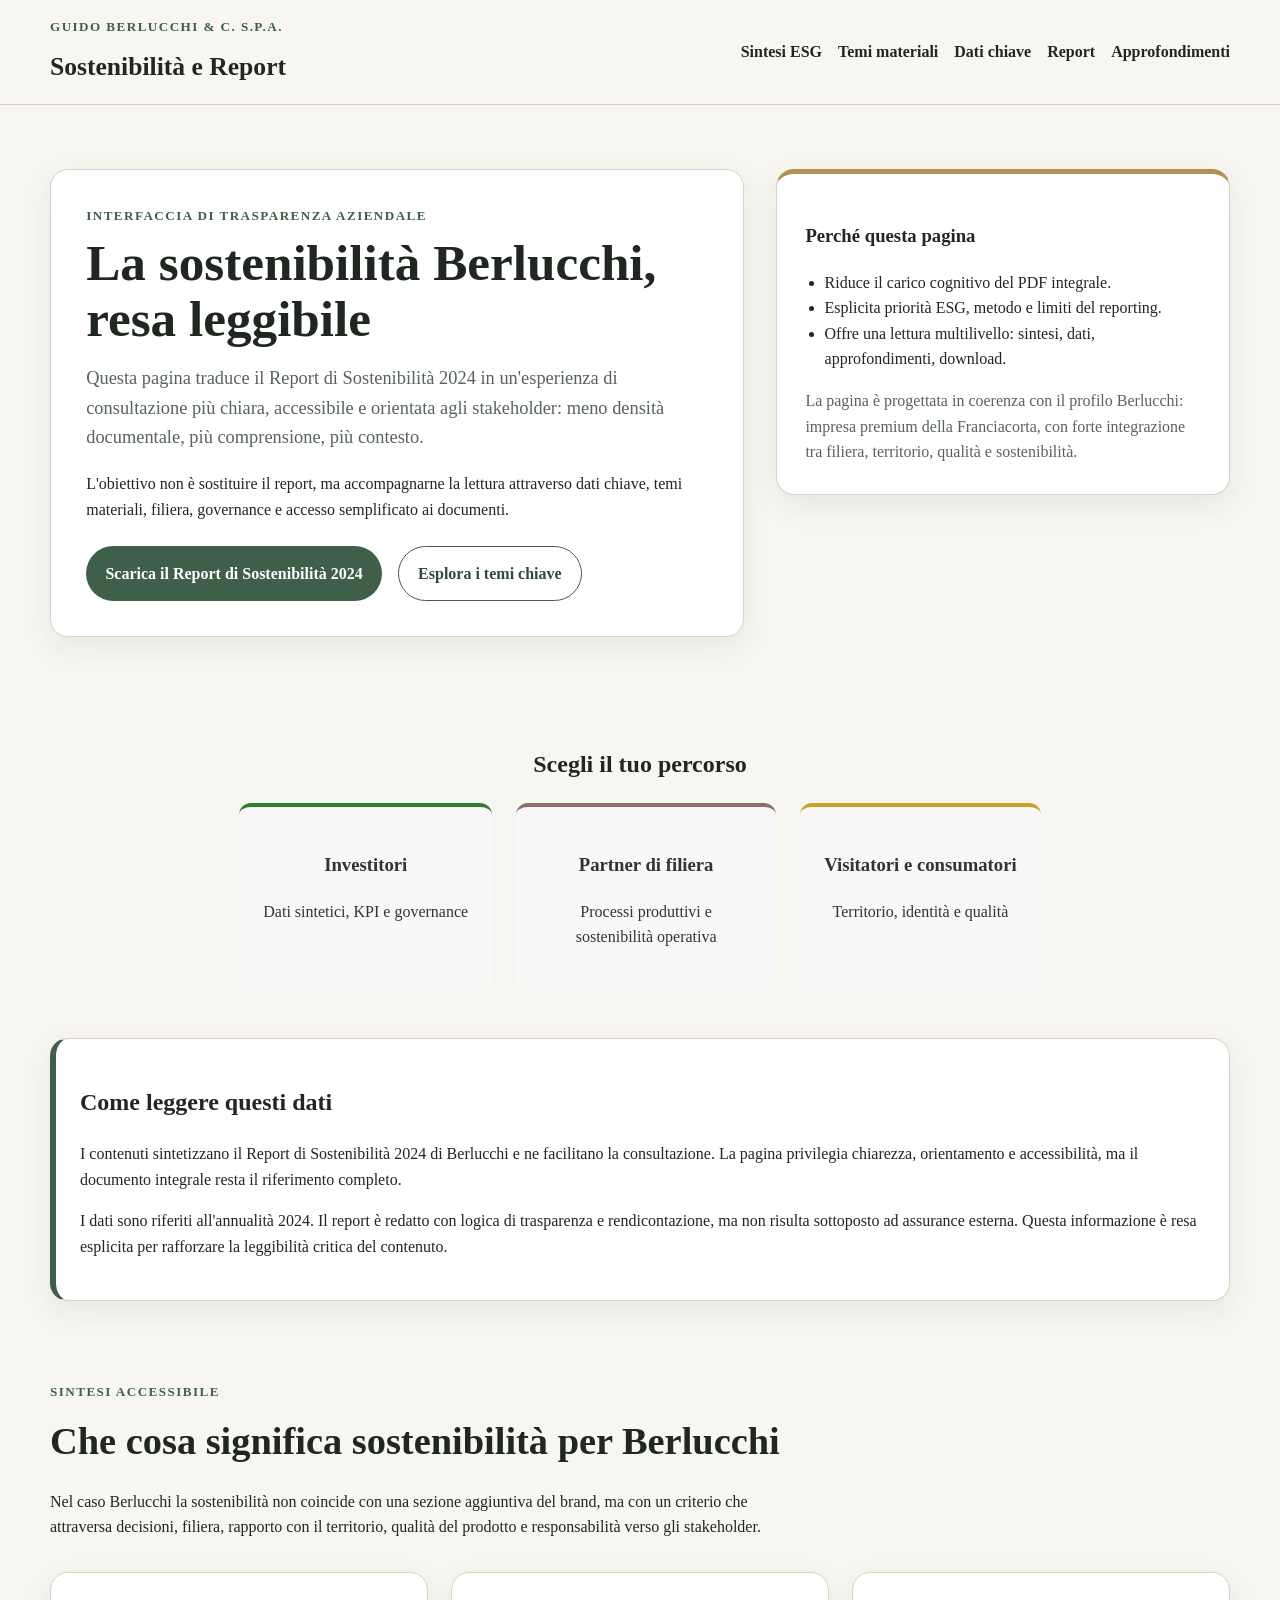
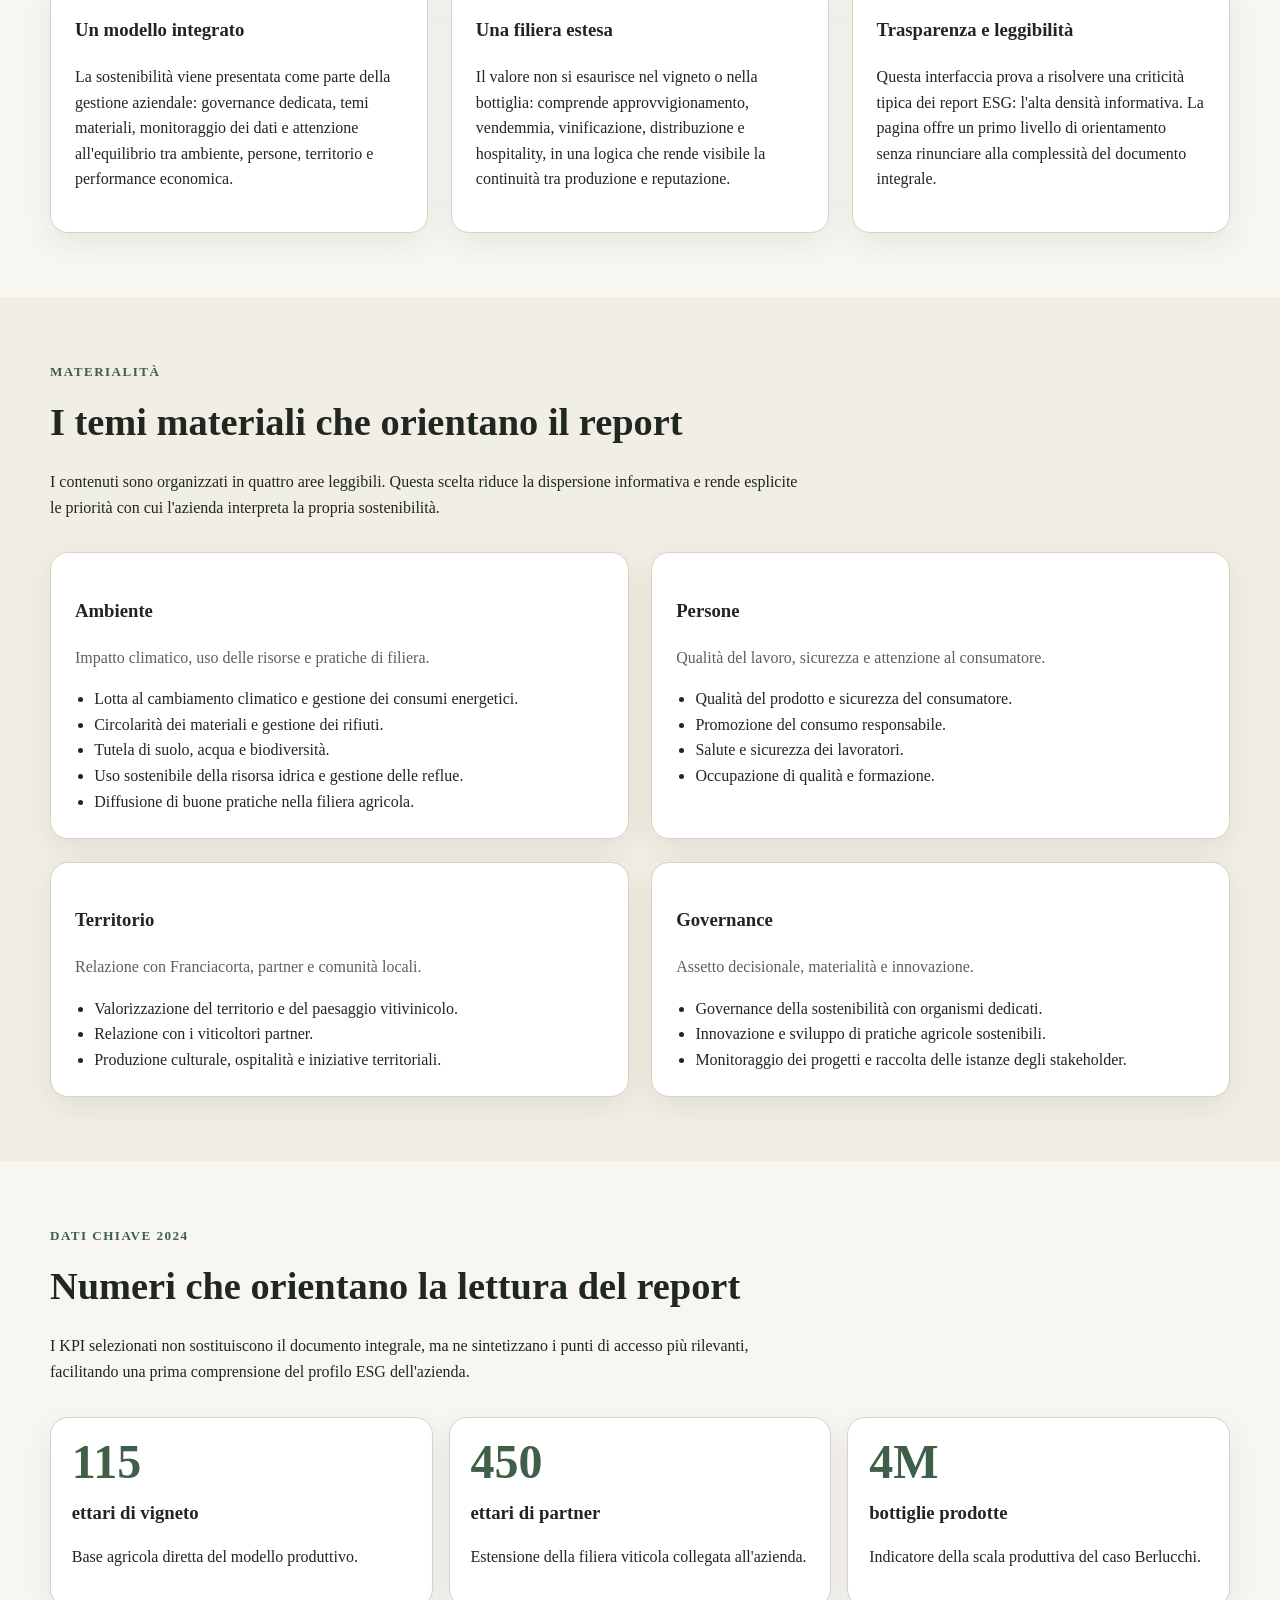
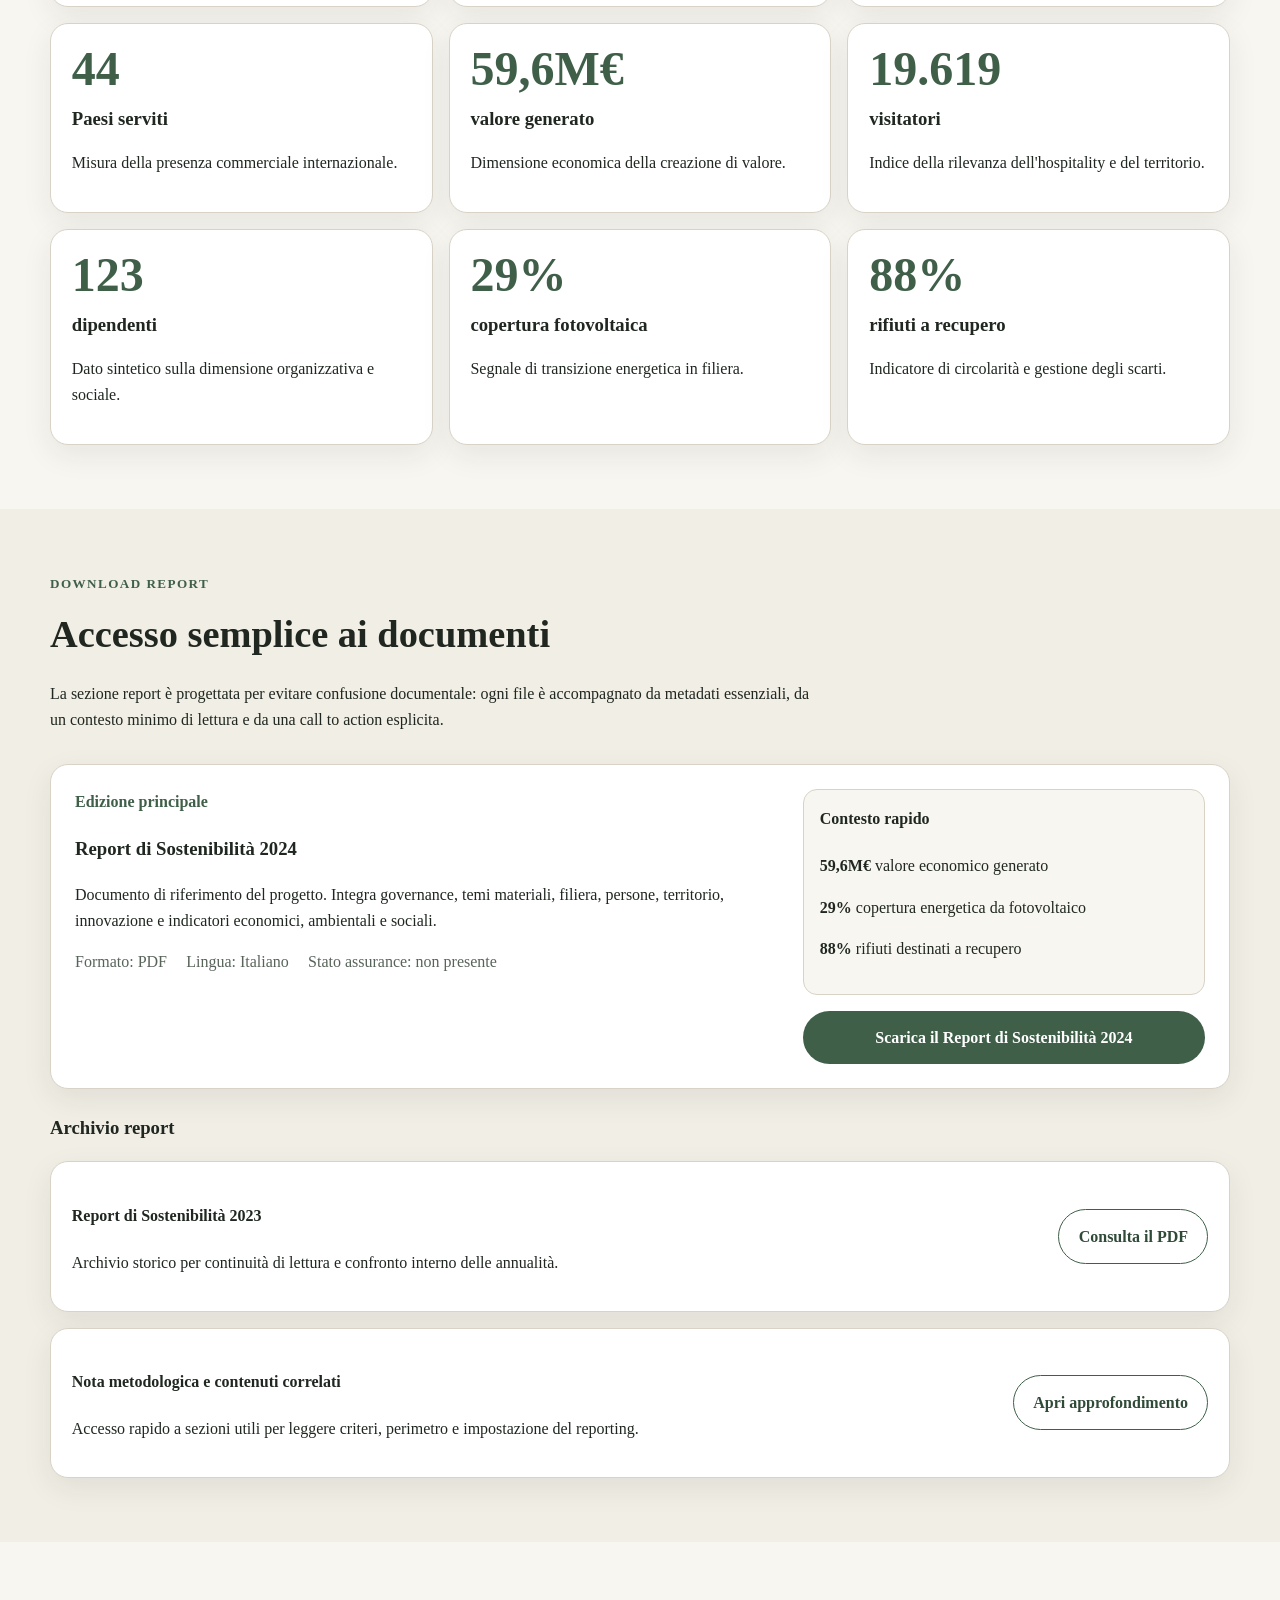
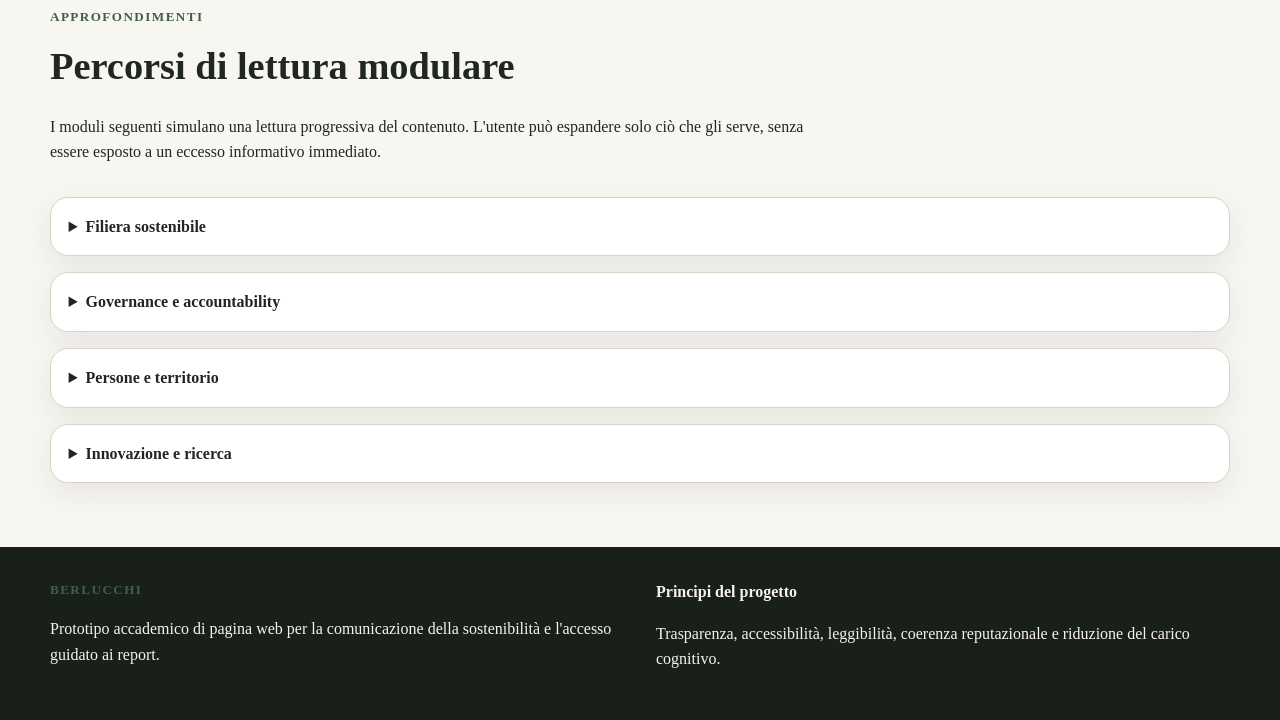
==== berlucchi_sostenibilita.html @ a03a123d "Add files via upload" ====
<!DOCTYPE html>
<html lang="it">
<head>
  <meta charset="UTF-8" />
  <meta name="viewport" content="width=device-width, initial-scale=1.0" />
  <meta name="description" content="Pagina dedicata alla sostenibilità di Guido Berlucchi & C. S.p.A. con sintesi ESG, temi materiali, dati chiave e accesso semplificato ai report." />
  <title>Sostenibilità Berlucchi | Report e dati chiave</title>
  <link rel="stylesheet" href="styles.css" />
</head>
<body>
  <a class="skip-link" href="#contenuto-principale">Salta al contenuto principale</a>

  <!--
    Header istituzionale:
    - semantico e leggibile da screen reader
    - navigazione breve per ridurre il carico cognitivo
    - approccio coerente con UX human-centered: pochi ingressi, chiari, orientati al compito
  -->
  <header class="site-header" aria-label="Intestazione del sito">
    <div class="container header-inner">
      <div class="brand-block">
        <p class="eyebrow">Guido Berlucchi &amp; C. S.p.A.</p>
        <h1 class="site-title">Sostenibilità e Report</h1>
      </div>
      <nav class="main-nav" aria-label="Navigazione principale">
        <ul>
          <li><a href="#sintesi">Sintesi ESG</a></li>
          <li><a href="#temi-materiali">Temi materiali</a></li>
          <li><a href="#kpi">Dati chiave</a></li>
          <li><a href="#report">Report</a></li>
          <li><a href="#approfondimenti">Approfondimenti</a></li>
        </ul>
      </nav>
    </div>
  </header>

  <main id="contenuto-principale">
    <!--
      Hero section:
      - chiarisce subito lo scopo della pagina
      - offre due percorsi: esplorazione e download
      - traduce il principio teorico della doppia navigazione (strumentale + esplorativa)
    -->
    <section class="hero" aria-labelledby="hero-title">
      <div class="container hero-grid">
        <article class="hero-copy">
          <p class="eyebrow">Interfaccia di trasparenza aziendale</p>
          <h2 id="hero-title">La sostenibilità Berlucchi, resa leggibile</h2>
          <p class="lead">
            Questa pagina traduce il Report di Sostenibilità 2024 in un'esperienza di consultazione più chiara,
            accessibile e orientata agli stakeholder: meno densità documentale, più comprensione, più contesto.
          </p>
          <p>
            L'obiettivo non è sostituire il report, ma accompagnarne la lettura attraverso dati chiave, temi materiali,
            filiera, governance e accesso semplificato ai documenti.
          </p>
          <div class="hero-actions">
            <a class="btn btn-primary" href="#report">Scarica il Report di Sostenibilità 2024</a>
            <a class="btn btn-secondary" href="#temi-materiali">Esplora i temi chiave</a>
          </div>
        </article>
        <aside class="hero-panel" aria-label="Sintesi iniziale del caso Berlucchi">
          <h3>Perché questa pagina</h3>
          <ul class="feature-list">
            <li>Riduce il carico cognitivo del PDF integrale.</li>
            <li>Esplicita priorità ESG, metodo e limiti del reporting.</li>
            <li>Offre una lettura multilivello: sintesi, dati, approfondimenti, download.</li>
          </ul>
          <p class="panel-note">
            La pagina è progettata in coerenza con il profilo Berlucchi: impresa premium della Franciacorta,
            con forte integrazione tra filiera, territorio, qualità e sostenibilità.
          </p>
        </aside>
      </div>
    </section>

    <section class="stakeholder-entry" aria-labelledby="stakeholder-title">
      <h2 id="stakeholder-title">Scegli il tuo percorso</h2>
        <div class="stakeholder-cards">
          <a href="#kpi" class="card stakeholder investor">
  	    <h3>Investitori</h3>
      	    <p>Dati sintetici, KPI e governance</p>
          </a>

	  <a href="#filiera" class="card stakeholder partner">
	    <h3>Partner di filiera</h3>
            <p>Processi produttivi e sostenibilità operativa</p>
	  </a>

          <a href="#territorio" class="card stakeholder visitor">
            <h3>Visitatori e consumatori</h3>
            <p>Territorio, identità e qualità</p>
          </a>
        </div>
    </section>

    <!--
      Box metodologico:
      - scelta collegata alla teoria della trasparenza e alla critica al greenwashing
      - esplicita contesto, perimetro e limiti della fonte primaria
    -->
    <section class="reading-box" aria-labelledby="reading-box-title">
      <div class="container">
        <article class="info-card info-card-wide">
          <h2 id="reading-box-title">Come leggere questi dati</h2>
          <p>
            I contenuti sintetizzano il Report di Sostenibilità 2024 di Berlucchi e ne facilitano la consultazione.
            La pagina privilegia chiarezza, orientamento e accessibilità, ma il documento integrale resta il riferimento completo.
          </p>
          <p>
            I dati sono riferiti all'annualità 2024. Il report è redatto con logica di trasparenza e rendicontazione,
            ma non risulta sottoposto ad assurance esterna. Questa informazione è resa esplicita per rafforzare la leggibilità critica del contenuto.
          </p>
        </article>
      </div>
    </section>

    <!--
      Sezione sintesi:
      - traduce il report in linguaggio accessibile
      - evita il muro di testo distribuendo i contenuti in blocchi brevi
      - connette sostenibilità, filiera, territorio e governance
    -->
    <section id="sintesi" class="section" aria-labelledby="sintesi-title">
      <div class="container">
        <div class="section-heading">
          <p class="eyebrow">Sintesi accessibile</p>
          <h2 id="sintesi-title">Che cosa significa sostenibilità per Berlucchi</h2>
          <p>
            Nel caso Berlucchi la sostenibilità non coincide con una sezione aggiuntiva del brand, ma con un criterio che attraversa
            decisioni, filiera, rapporto con il territorio, qualità del prodotto e responsabilità verso gli stakeholder.
          </p>
        </div>
        <div class="cards-grid three-col">
          <article class="info-card">
            <h3>Un modello integrato</h3>
            <p>
              La sostenibilità viene presentata come parte della gestione aziendale: governance dedicata, temi materiali,
              monitoraggio dei dati e attenzione all'equilibrio tra ambiente, persone, territorio e performance economica.
            </p>
          </article>
          <article class="info-card">
            <h3>Una filiera estesa</h3>
            <p>
              Il valore non si esaurisce nel vigneto o nella bottiglia: comprende approvvigionamento, vendemmia,
              vinificazione, distribuzione e hospitality, in una logica che rende visibile la continuità tra produzione e reputazione.
            </p>
          </article>
          <article class="info-card">
            <h3>Trasparenza e leggibilità</h3>
            <p>
              Questa interfaccia prova a risolvere una criticità tipica dei report ESG: l'alta densità informativa.
              La pagina offre un primo livello di orientamento senza rinunciare alla complessità del documento integrale.
            </p>
          </article>
        </div>
      </div>
    </section>

    <!--
      Temi materiali:
      - organizzati per aree per trasformare la materialità in sistema di orientamento
      - uso di article e headings per accessibilità e scansione rapida
    -->
    <section id="temi-materiali" class="section alt-bg" aria-labelledby="temi-title">
      <div class="container">
        <div class="section-heading">
          <p class="eyebrow">Materialità</p>
          <h2 id="temi-title">I temi materiali che orientano il report</h2>
          <p>
            I contenuti sono organizzati in quattro aree leggibili. Questa scelta riduce la dispersione informativa e rende esplicite le priorità
            con cui l'azienda interpreta la propria sostenibilità.
          </p>
        </div>
        <div class="cards-grid two-col">
          <article class="topic-card">
            <h3>Ambiente</h3>
            <p class="topic-intro">Impatto climatico, uso delle risorse e pratiche di filiera.</p>
            <ul>
              <li>Lotta al cambiamento climatico e gestione dei consumi energetici.</li>
              <li>Circolarità dei materiali e gestione dei rifiuti.</li>
              <li>Tutela di suolo, acqua e biodiversità.</li>
              <li>Uso sostenibile della risorsa idrica e gestione delle reflue.</li>
              <li>Diffusione di buone pratiche nella filiera agricola.</li>
            </ul>
          </article>
          <article class="topic-card">
            <h3>Persone</h3>
            <p class="topic-intro">Qualità del lavoro, sicurezza e attenzione al consumatore.</p>
            <ul>
              <li>Qualità del prodotto e sicurezza del consumatore.</li>
              <li>Promozione del consumo responsabile.</li>
              <li>Salute e sicurezza dei lavoratori.</li>
              <li>Occupazione di qualità e formazione.</li>
            </ul>
          </article>
          <article class="topic-card">
            <h3>Territorio</h3>
            <p class="topic-intro">Relazione con Franciacorta, partner e comunità locali.</p>
            <ul>
              <li>Valorizzazione del territorio e del paesaggio vitivinicolo.</li>
              <li>Relazione con i viticoltori partner.</li>
              <li>Produzione culturale, ospitalità e iniziative territoriali.</li>
            </ul>
          </article>
          <article class="topic-card">
            <h3>Governance</h3>
            <p class="topic-intro">Assetto decisionale, materialità e innovazione.</p>
            <ul>
              <li>Governance della sostenibilità con organismi dedicati.</li>
              <li>Innovazione e sviluppo di pratiche agricole sostenibili.</li>
              <li>Monitoraggio dei progetti e raccolta delle istanze degli stakeholder.</li>
            </ul>
          </article>
        </div>
      </div>
    </section>

    <!--
      KPI:
      - card numeriche ad alta leggibilità
      - usa aria-label per dare contesto ai numeri anche a chi usa tecnologie assistive
      - riduce la distanza tra dato e interpretazione con note brevi
    -->
    <section id="kpi" class="section" aria-labelledby="kpi-title">
      <div class="container">
        <div class="section-heading">
          <p class="eyebrow">Dati chiave 2024</p>
          <h2 id="kpi-title">Numeri che orientano la lettura del report</h2>
          <p>
            I KPI selezionati non sostituiscono il documento integrale, ma ne sintetizzano i punti di accesso più rilevanti,
            facilitando una prima comprensione del profilo ESG dell'azienda.
          </p>
        </div>
        <div class="kpi-grid">
          <article class="kpi-card" aria-label="115 ettari di vigneto">
            <p class="kpi-value">115</p>
            <h3>ettari di vigneto</h3>
            <p>Base agricola diretta del modello produttivo.</p>
          </article>
          <article class="kpi-card" aria-label="450 ettari di viticoltori partner">
            <p class="kpi-value">450</p>
            <h3>ettari di partner</h3>
            <p>Estensione della filiera viticola collegata all'azienda.</p>
          </article>
          <article class="kpi-card" aria-label="4 milioni di bottiglie prodotte">
            <p class="kpi-value">4M</p>
            <h3>bottiglie prodotte</h3>
            <p>Indicatore della scala produttiva del caso Berlucchi.</p>
          </article>
          <article class="kpi-card" aria-label="44 paesi serviti">
            <p class="kpi-value">44</p>
            <h3>Paesi serviti</h3>
            <p>Misura della presenza commerciale internazionale.</p>
          </article>
          <article class="kpi-card" aria-label="59,6 milioni di euro di valore economico generato">
            <p class="kpi-value">59,6M€</p>
            <h3>valore generato</h3>
            <p>Dimensione economica della creazione di valore.</p>
          </article>
          <article class="kpi-card" aria-label="19.619 visitatori nel 2024">
            <p class="kpi-value">19.619</p>
            <h3>visitatori</h3>
            <p>Indice della rilevanza dell'hospitality e del territorio.</p>
          </article>
          <article class="kpi-card" aria-label="123 dipendenti">
            <p class="kpi-value">123</p>
            <h3>dipendenti</h3>
            <p>Dato sintetico sulla dimensione organizzativa e sociale.</p>
          </article>
          <article class="kpi-card" aria-label="29 per cento del fabbisogno energetico coperto da fotovoltaico">
            <p class="kpi-value">29%</p>
            <h3>copertura fotovoltaica</h3>
            <p>Segnale di transizione energetica in filiera.</p>
          </article>
          <article class="kpi-card" aria-label="88 per cento dei rifiuti destinati a recupero">
            <p class="kpi-value">88%</p>
            <h3>rifiuti a recupero</h3>
            <p>Indicatore di circolarità e gestione degli scarti.</p>
          </article>
        </div>
      </div>
    </section>

    <!--
      Sezione report:
      - cuore funzionale della pagina
      - CTA specifiche e non generiche
      - metadati chiari per ridurre ambiguità e aumentare la trasparenza
    -->
    <section id="report" class="section alt-bg" aria-labelledby="report-title">
      <div class="container">
        <div class="section-heading">
          <p class="eyebrow">Download report</p>
          <h2 id="report-title">Accesso semplice ai documenti</h2>
          <p>
            La sezione report è progettata per evitare confusione documentale: ogni file è accompagnato da metadati essenziali,
            da un contesto minimo di lettura e da una call to action esplicita.
          </p>
        </div>

        <article class="report-card featured-report">
          <div class="report-main">
            <p class="report-label">Edizione principale</p>
            <h3>Report di Sostenibilità 2024</h3>
            <p>
              Documento di riferimento del progetto. Integra governance, temi materiali, filiera, persone, territorio,
              innovazione e indicatori economici, ambientali e sociali.
            </p>
            <ul class="report-meta" aria-label="Metadati del report 2024">
              <li>Formato: PDF</li>
              <li>Lingua: Italiano</li>
              <li>Stato assurance: non presente</li>
            </ul>
          </div>
          <div class="report-side">
            <div class="mini-context">
              <h4>Contesto rapido</h4>
              <p><strong>59,6M€</strong> valore economico generato</p>
              <p><strong>29%</strong> copertura energetica da fotovoltaico</p>
              <p><strong>88%</strong> rifiuti destinati a recupero</p>
            </div>
            <a class="btn btn-primary btn-full" href="#" aria-label="Scarica il Report di Sostenibilità 2024 in PDF (link simulato)">Scarica il Report di Sostenibilità 2024</a>
          </div>
        </article>

        <div class="report-archive" aria-labelledby="archive-title">
          <h3 id="archive-title">Archivio report</h3>
          <article class="report-row">
            <div>
              <h4>Report di Sostenibilità 2023</h4>
              <p>Archivio storico per continuità di lettura e confronto interno delle annualità.</p>
            </div>
            <a class="btn btn-secondary" href="#" aria-label="Consulta il Report di Sostenibilità 2023 (link simulato)">Consulta il PDF</a>
          </article>
          <article class="report-row">
            <div>
              <h4>Nota metodologica e contenuti correlati</h4>
              <p>Accesso rapido a sezioni utili per leggere criteri, perimetro e impostazione del reporting.</p>
            </div>
            <a class="btn btn-secondary" href="#" aria-label="Apri contenuti metodologici correlati (link simulato)">Apri approfondimento</a>
          </article>
        </div>
      </div>
    </section>

    <!--
      Approfondimenti modulari:
      - uso di details/summary per simulare espansioni accessibili senza JavaScript
      - scelta coerente con riduzione del carico cognitivo: il dettaglio è disponibile ma non invade la pagina
    -->
    <section id="approfondimenti" class="section" aria-labelledby="approfondimenti-title">
      <div class="container">
        <div class="section-heading">
          <p class="eyebrow">Approfondimenti</p>
          <h2 id="approfondimenti-title">Percorsi di lettura modulare</h2>
          <p>
            I moduli seguenti simulano una lettura progressiva del contenuto. L'utente può espandere solo ciò che gli serve,
            senza essere esposto a un eccesso informativo immediato.
          </p>
        </div>
        <div class="details-stack">
          <details>
            <summary>Filiera sostenibile</summary>
            <p>
              Dalla terra al consumatore: approvvigionamento, vendemmia, vinificazione, confezionamento, distribuzione e hospitality.
              La sostenibilità viene così interpretata come processo distribuito lungo l'intera catena del valore.
            </p>
          </details>
          <details>
            <summary>Governance e accountability</summary>
            <p>
              Il sistema di governo della sostenibilità include Consiglio di Amministrazione, Comitato Strategico di Sostenibilità
              e Comitato dei Referenti, con un ruolo di coordinamento, monitoraggio e connessione con i temi materiali.
            </p>
          </details>
          <details>
            <summary>Persone e territorio</summary>
            <p>
              La sostenibilità Berlucchi non riguarda soltanto ambiente e risorse, ma anche occupazione, formazione,
              sicurezza, relazioni con i partner e valorizzazione culturale della Franciacorta.
            </p>
          </details>
          <details>
            <summary>Innovazione e ricerca</summary>
            <p>
              Le pratiche agronomiche sostenibili e i progetti di innovazione mostrano una sostenibilità letta non solo come riduzione dell'impatto,
              ma come evoluzione del modello produttivo.
            </p>
          </details>
        </div>
      </div>
    </section>
  </main>

  <footer class="site-footer">
    <div class="container footer-grid">
      <div>
        <p class="eyebrow">Berlucchi</p>
        <p>
          Prototipo accademico di pagina web per la comunicazione della sostenibilità e l'accesso guidato ai report.
        </p>
      </div>
      <div>
        <h2 class="footer-title">Principi del progetto</h2>
        <p>
          Trasparenza, accessibilità, leggibilità, coerenza reputazionale e riduzione del carico cognitivo.
        </p>
      </div>
    </div>
  </footer>
</body>
</html>
---- styles.css ----
/*
  Foglio di stile della pagina Berlucchi.
  Scelte progettuali principali:
  - palette naturale e sobria per evitare uno stereotipo "green" generico
  - gerarchia visiva forte per ridurre il cognitive overload
  - layout grid/flex per una scansione ordinata e responsive
  - contrasto elevato e spaziatura ampia per accessibilità e leggibilità
*/

:root {
  --bg: #f8f6f1;
  --surface: #ffffff;
  --surface-alt: #f1eee5;
  --text: #1f2720;
  --muted: #58645a;
  --line: #d8d3c6;
  --primary: #3f5f49;       /* verde salvia profondo: sostenibilità adulta, non stereotipata */
  --primary-dark: #304a38;
  --accent: #b19155;        /* oro tenue: heritage e posizionamento premium */
  --accent-soft: #e7dcc2;
  --shadow: 0 10px 30px rgba(31, 39, 32, 0.08);
  --radius: 18px;
  --container: 1180px;
}

* {
  box-sizing: border-box;
}

html {
  scroll-behavior: smooth;
}

body {
  margin: 0;
  font-family: Georgia, "Times New Roman", serif;
  color: var(--text);
  background: var(--bg);
  line-height: 1.6;
}

a {
  color: var(--primary-dark);
}

a:focus,
button:focus,
summary:focus {
  outline: 3px solid var(--accent);
  outline-offset: 3px;
}

img {
  max-width: 100%;
  display: block;
}

.skip-link {
  position: absolute;
  left: -9999px;
  top: 0;
  background: var(--primary-dark);
  color: #fff;
  padding: 0.75rem 1rem;
  z-index: 1000;
}

.skip-link:focus {
  left: 1rem;
  top: 1rem;
}

.container {
  width: min(100% - 2rem, var(--container));
  margin: 0 auto;
}

.eyebrow {
  margin: 0 0 0.6rem;
  font-size: 0.82rem;
  font-weight: 700;
  letter-spacing: 0.11em;
  text-transform: uppercase;
  color: var(--primary);
}

.site-header {
  position: sticky;
  top: 0;
  z-index: 100;
  background: rgba(248, 246, 241, 0.95);
  backdrop-filter: blur(10px);
  border-bottom: 1px solid var(--line);
}

.header-inner {
  display: flex;
  justify-content: space-between;
  align-items: center;
  gap: 2rem;
  padding: 1rem 0;
}

.site-title {
  margin: 0;
  font-size: clamp(1.3rem, 2vw, 1.8rem);
}

.main-nav ul {
  display: flex;
  gap: 1rem;
  list-style: none;
  padding: 0;
  margin: 0;
  flex-wrap: wrap;
}

.main-nav a {
  text-decoration: none;
  font-weight: 600;
  color: var(--text);
}

.hero {
  padding: 4rem 0 2.5rem;
}

.hero-grid {
  display: grid;
  grid-template-columns: 1.45fr 0.95fr;
  gap: 2rem;
  align-items: start;
}

.hero-copy,
.hero-panel,
.info-card,
.topic-card,
.kpi-card,
.report-card,
.report-row,
details {
  background: var(--surface);
  border: 1px solid var(--line);
  border-radius: var(--radius);
  box-shadow: var(--shadow);
}

.hero-copy {
  padding: 2.2rem;
}

.hero-copy h2 {
  font-size: clamp(2rem, 4vw, 3.4rem);
  line-height: 1.08;
  margin: 0 0 1rem;
}

.lead {
  font-size: 1.15rem;
  color: var(--muted);
}

.hero-panel {
  padding: 1.8rem;
  border-top: 5px solid var(--accent);
}

.feature-list {
  padding-left: 1.2rem;
}

.panel-note {
  color: var(--muted);
  margin-bottom: 0;
}

.hero-actions {
  display: flex;
  gap: 1rem;
  flex-wrap: wrap;
  margin-top: 1.5rem;
}

.btn {
  display: inline-flex;
  align-items: center;
  justify-content: center;
  min-height: 46px;
  padding: 0.85rem 1.2rem;
  border-radius: 999px;
  font-weight: 700;
  text-decoration: none;
  transition: background-color 0.2s ease, color 0.2s ease, transform 0.2s ease;
}

.btn:hover {
  transform: translateY(-1px);
}

.btn-primary {
  background: var(--primary);
  color: #fff;
}

.btn-primary:hover {
  background: var(--primary-dark);
}

.btn-secondary {
  background: transparent;
  color: var(--primary-dark);
  border: 1px solid var(--primary);
}

.btn-full {
  width: 100%;
}

.reading-box {
  padding: 0 0 1rem;
}

.info-card-wide {
  padding: 1.5rem 1.6rem;
  border-left: 6px solid var(--primary);
}

.section {
  padding: 4rem 0;
}

.alt-bg {
  background: var(--surface-alt);
}

.section-heading {
  max-width: 760px;
  margin-bottom: 2rem;
}

.section-heading h2 {
  margin: 0 0 0.8rem;
  font-size: clamp(1.7rem, 3vw, 2.5rem);
}

.cards-grid {
  display: grid;
  gap: 1.4rem;
}

.three-col {
  grid-template-columns: repeat(3, 1fr);
}

.two-col {
  grid-template-columns: repeat(2, 1fr);
}

.info-card,
.topic-card {
  padding: 1.5rem;
}

.topic-intro {
  color: var(--muted);
}

.topic-card ul {
  margin: 0.8rem 0 0;
  padding-left: 1.2rem;
}

.kpi-grid {
  display: grid;
  grid-template-columns: repeat(3, 1fr);
  gap: 1rem;
}

.kpi-card {
  padding: 1.3rem;
  min-height: 190px;
}

.kpi-value {
  margin: 0;
  font-size: clamp(2rem, 5vw, 3rem);
  line-height: 1;
  color: var(--primary);
  font-weight: 700;
}

.kpi-card h3 {
  margin: 0.7rem 0 0.4rem;
}

.report-card {
  padding: 1.5rem;
  display: grid;
  grid-template-columns: 1.4fr 0.8fr;
  gap: 1.5rem;
  align-items: start;
}

.report-label {
  margin-top: 0;
  color: var(--primary);
  font-weight: 700;
}

.report-meta {
  display: flex;
  flex-wrap: wrap;
  gap: 0.75rem 1.2rem;
  list-style: none;
  padding: 0;
  margin: 1rem 0 0;
  color: var(--muted);
}

.mini-context {
  background: var(--bg);
  border: 1px solid var(--line);
  border-radius: 14px;
  padding: 1rem;
  margin-bottom: 1rem;
}

.mini-context h4 {
  margin-top: 0;
}

.report-archive {
  margin-top: 1.5rem;
}

.report-row {
  display: flex;
  justify-content: space-between;
  gap: 1rem;
  align-items: center;
  padding: 1.2rem 1.3rem;
  margin-top: 1rem;
}

.details-stack {
  display: grid;
  gap: 1rem;
}

details {
  padding: 1rem 1.1rem;
}

summary {
  cursor: pointer;
  font-weight: 700;
}

details p {
  margin: 0.9rem 0 0;
  color: var(--muted);
}

.site-footer {
  background: #182019;
  color: #f7f3ea;
  padding: 2rem 0;
}

.footer-grid {
  display: grid;
  grid-template-columns: 1fr 1fr;
  gap: 2rem;
}

.footer-title {
  margin-top: 0;
  font-size: 1rem;
}

.stakeholder-entry {
  padding: 3rem 1rem;
  text-align: center;
}

.stakeholder-cards {
  display: flex;
  gap: 1.5rem;
  justify-content: center;
  flex-wrap: wrap;
}

.card.stakeholder {
  background: #f8f8f8;
  padding: 1.5rem;
  border-radius: 12px;
  text-decoration: none;
  color: #333;
  max-width: 260px;
  transition: transform 0.2s ease;
}

.card.stakeholder:hover {
  transform: translateY(-5px);
}

.investor { border-top: 4px solid #2e7d32; }
.partner { border-top: 4px solid #8d6e63; }
.visitor { border-top: 4px solid #c9a227; }

@media (max-width: 960px) {
  .hero-grid,
  .report-card,
  .three-col,
  .two-col,
  .kpi-grid,
  .footer-grid {
    grid-template-columns: 1fr;
  }

  .header-inner {
    flex-direction: column;
    align-items: flex-start;
  }

  .report-row {
    flex-direction: column;
    align-items: flex-start;
  }
}

@media (max-width: 640px) {
  .hero {
    padding-top: 2rem;
  }

  .hero-copy,
  .hero-panel,
  .info-card,
  .topic-card,
  .kpi-card,
  .report-card,
  .report-row,
  details {
    padding: 1.1rem;
  }

  .btn {
    width: 100%;
  }

  .main-nav ul {
    gap: 0.65rem;
  }
}
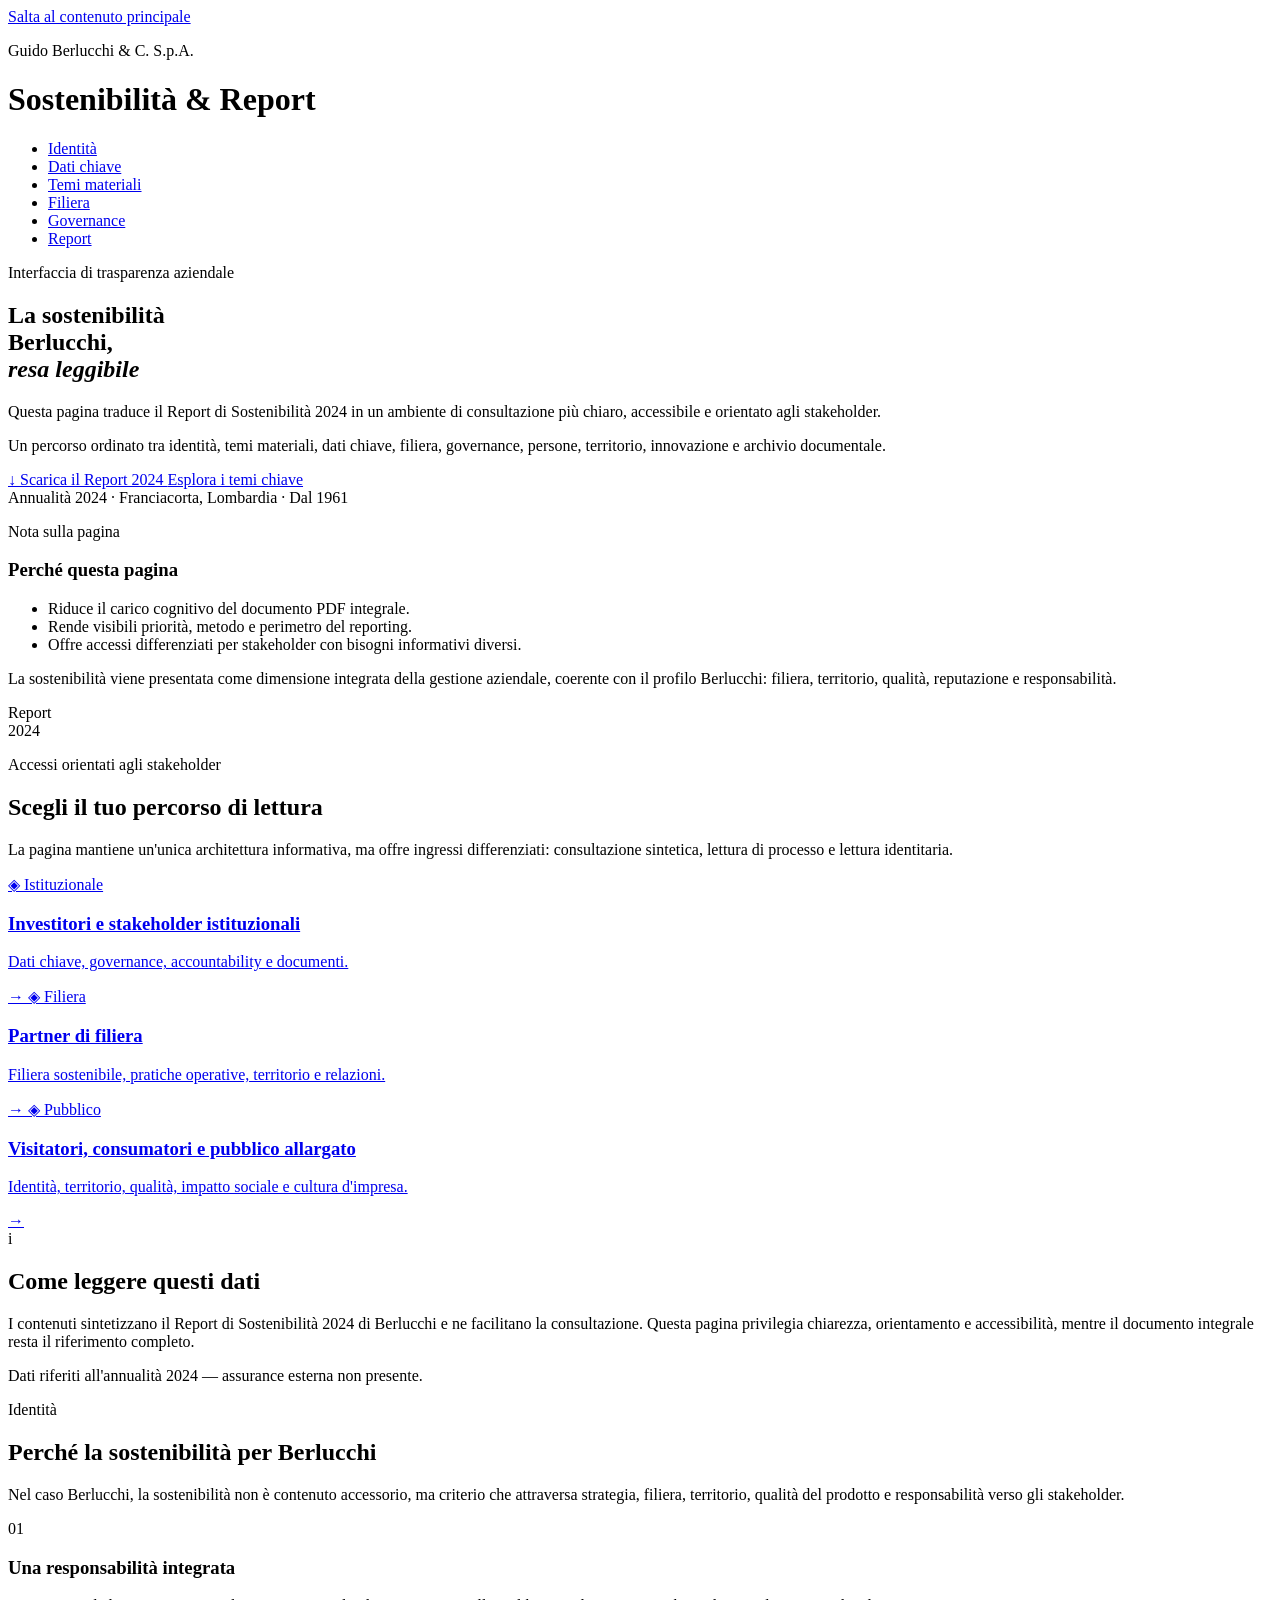
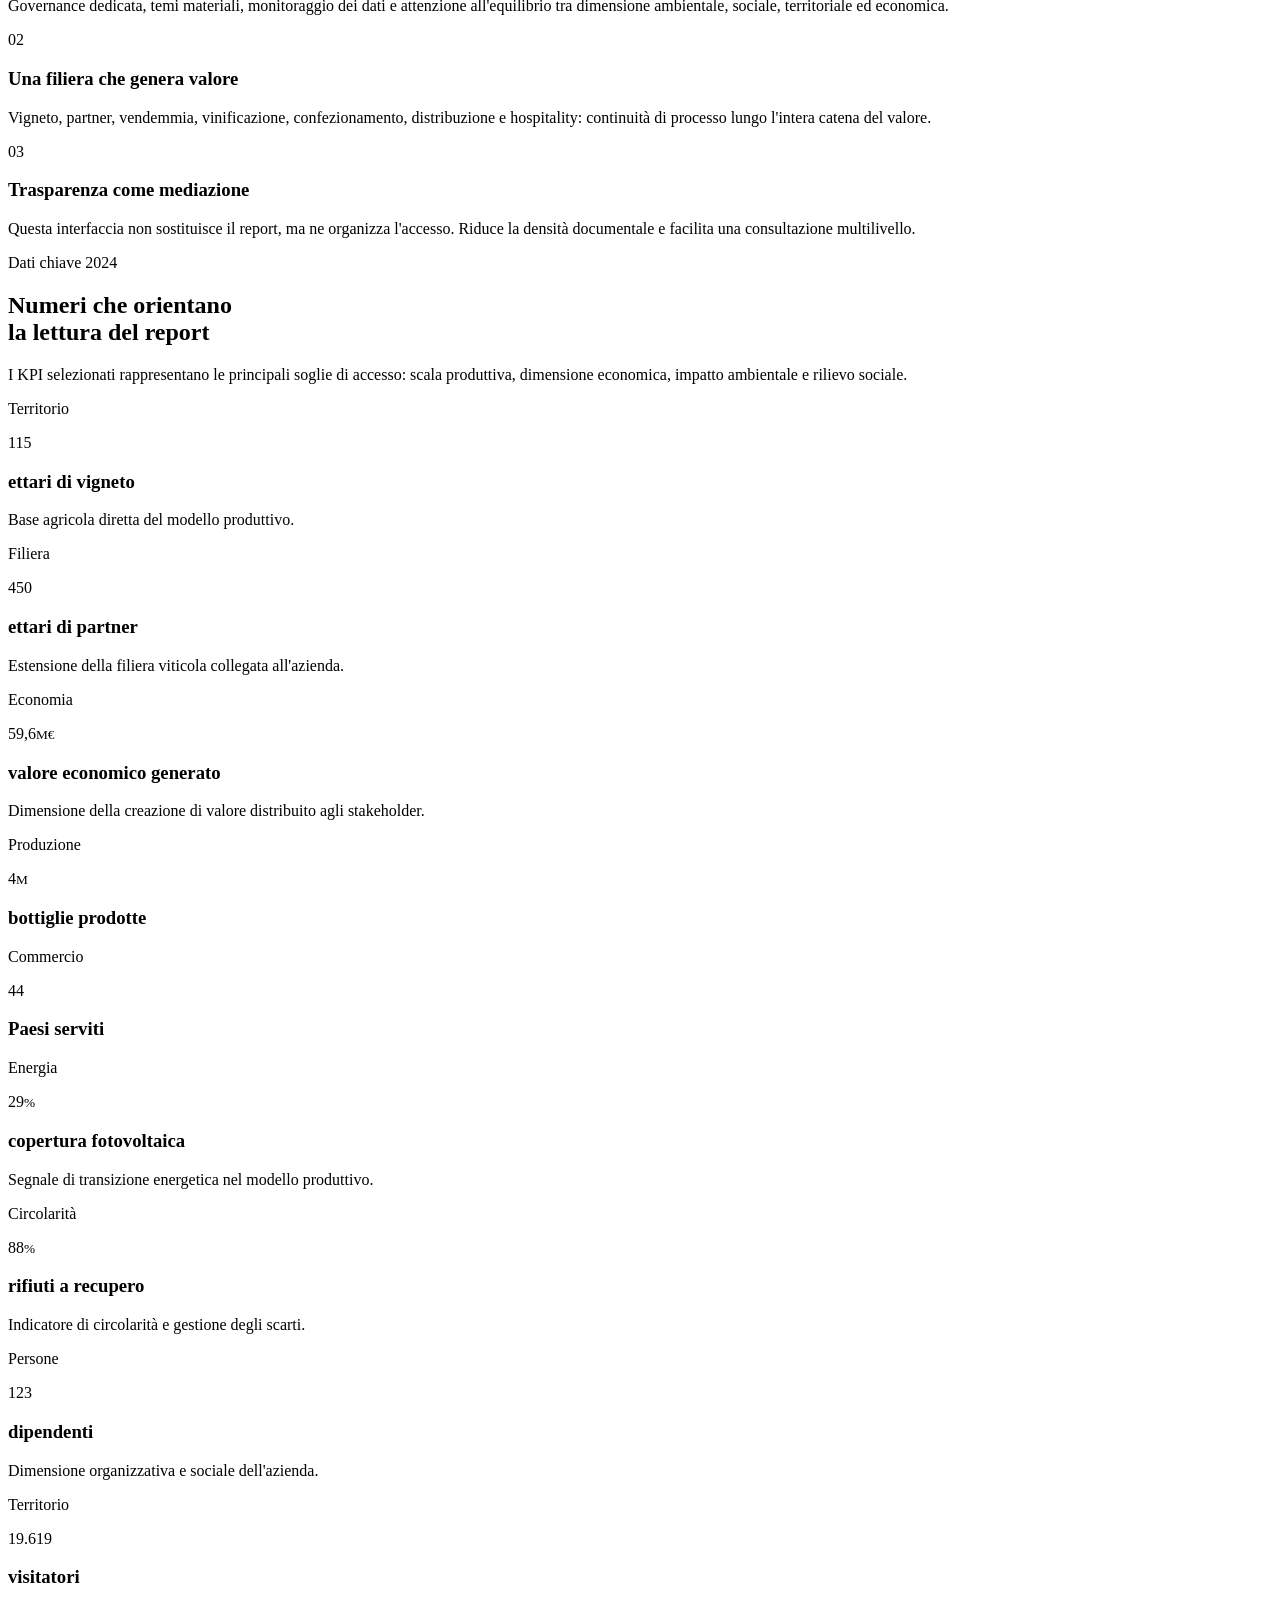
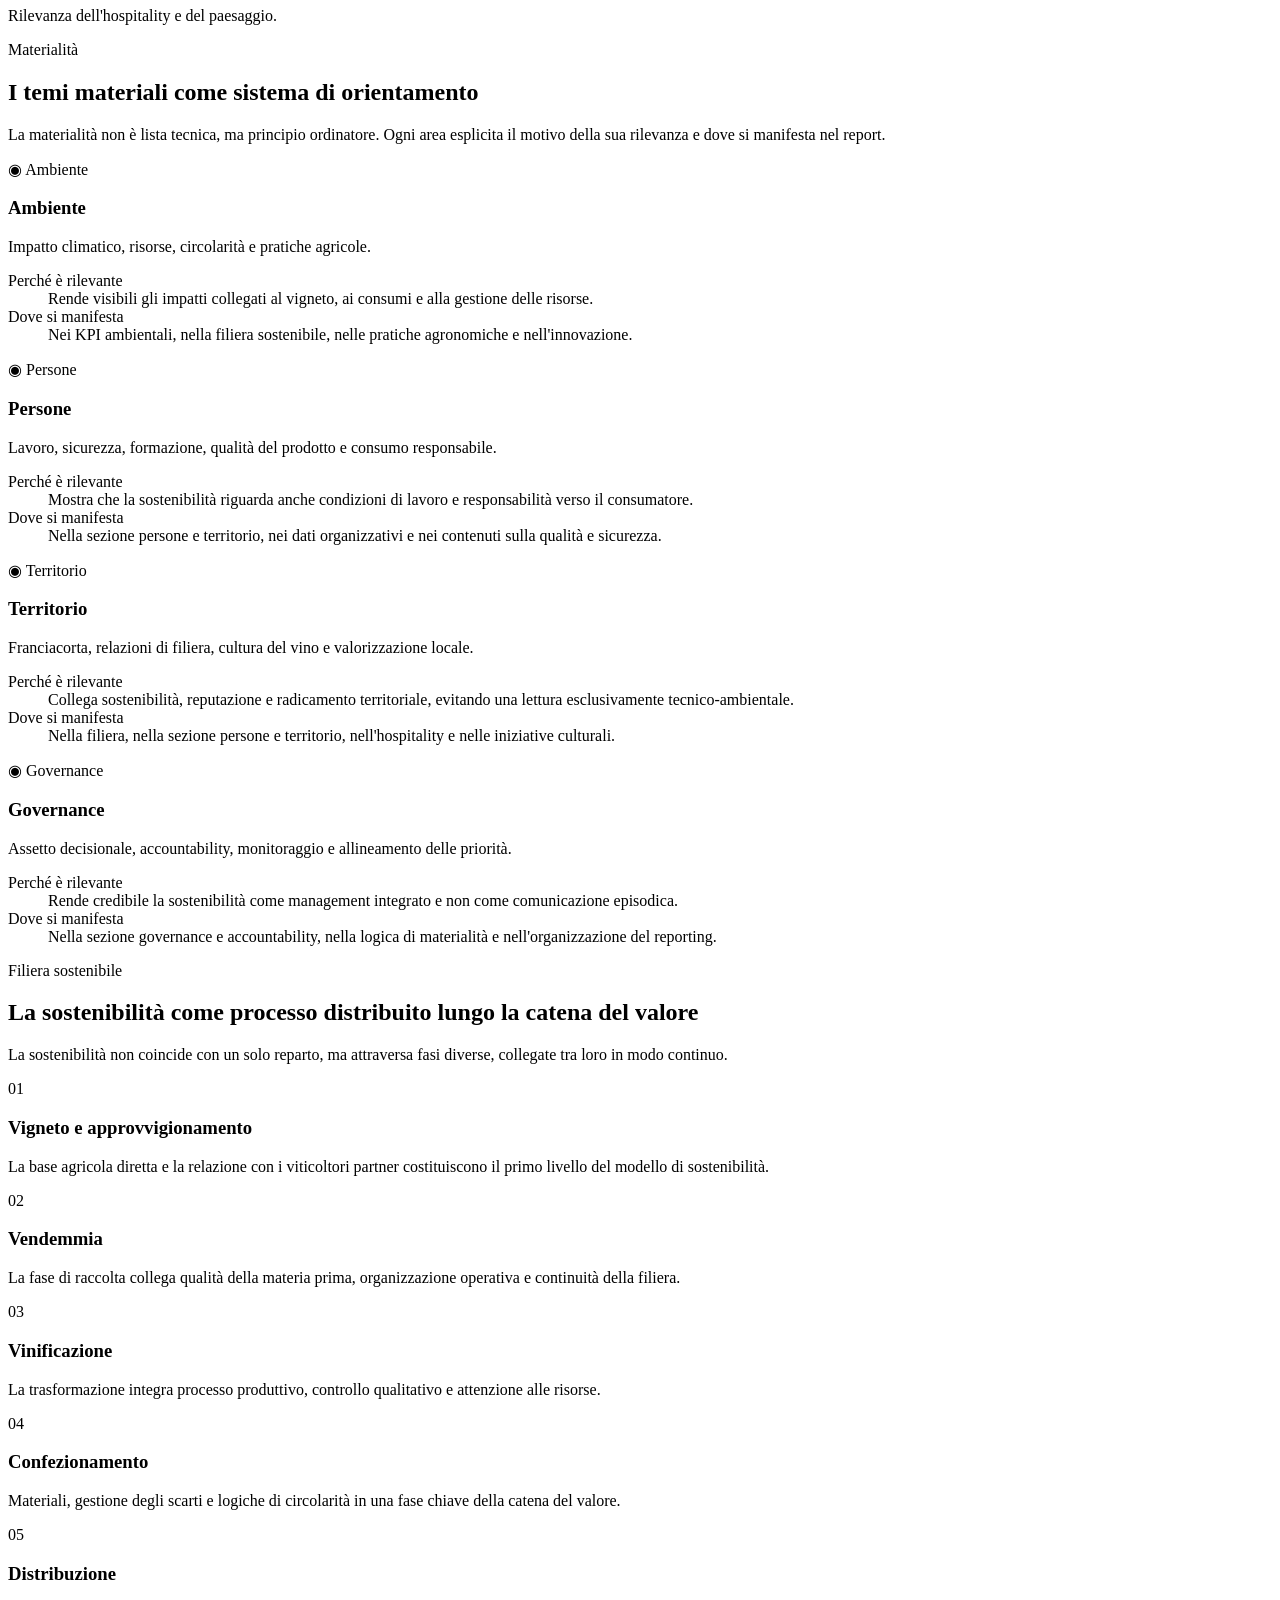
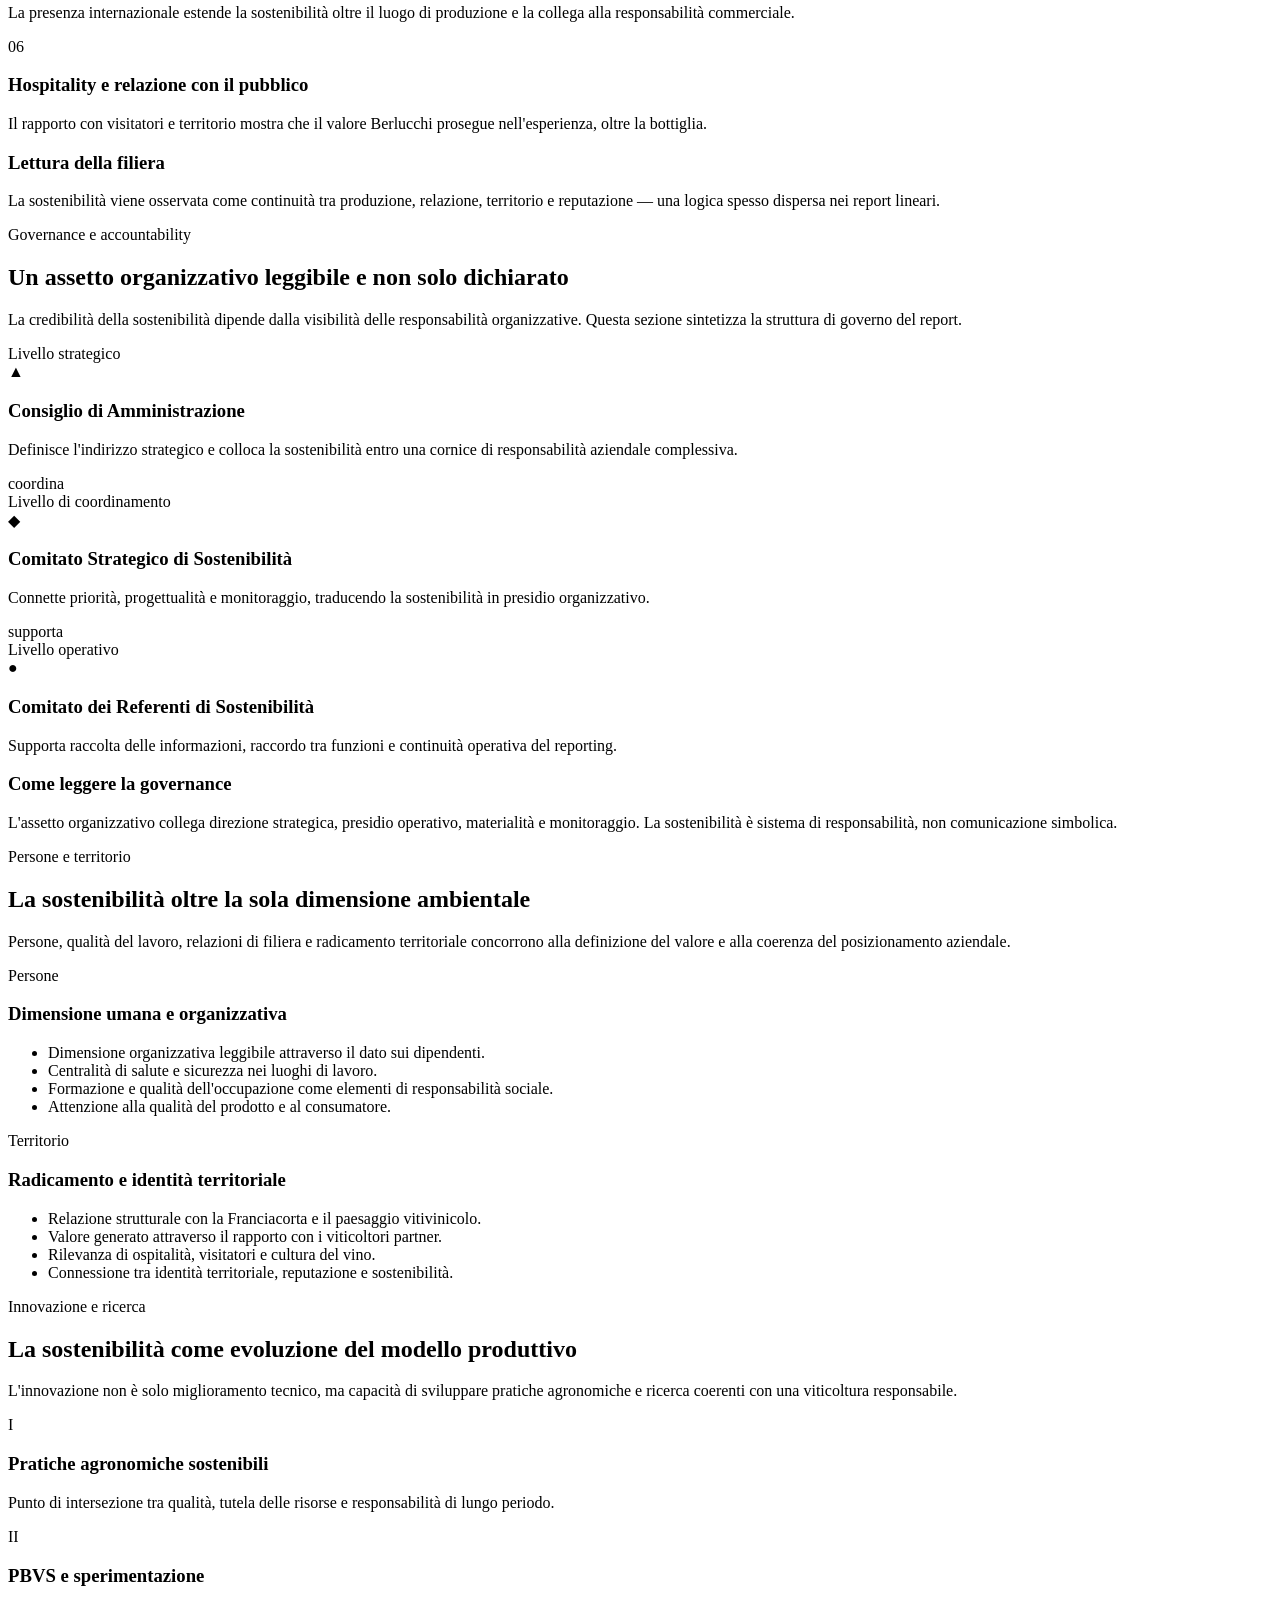
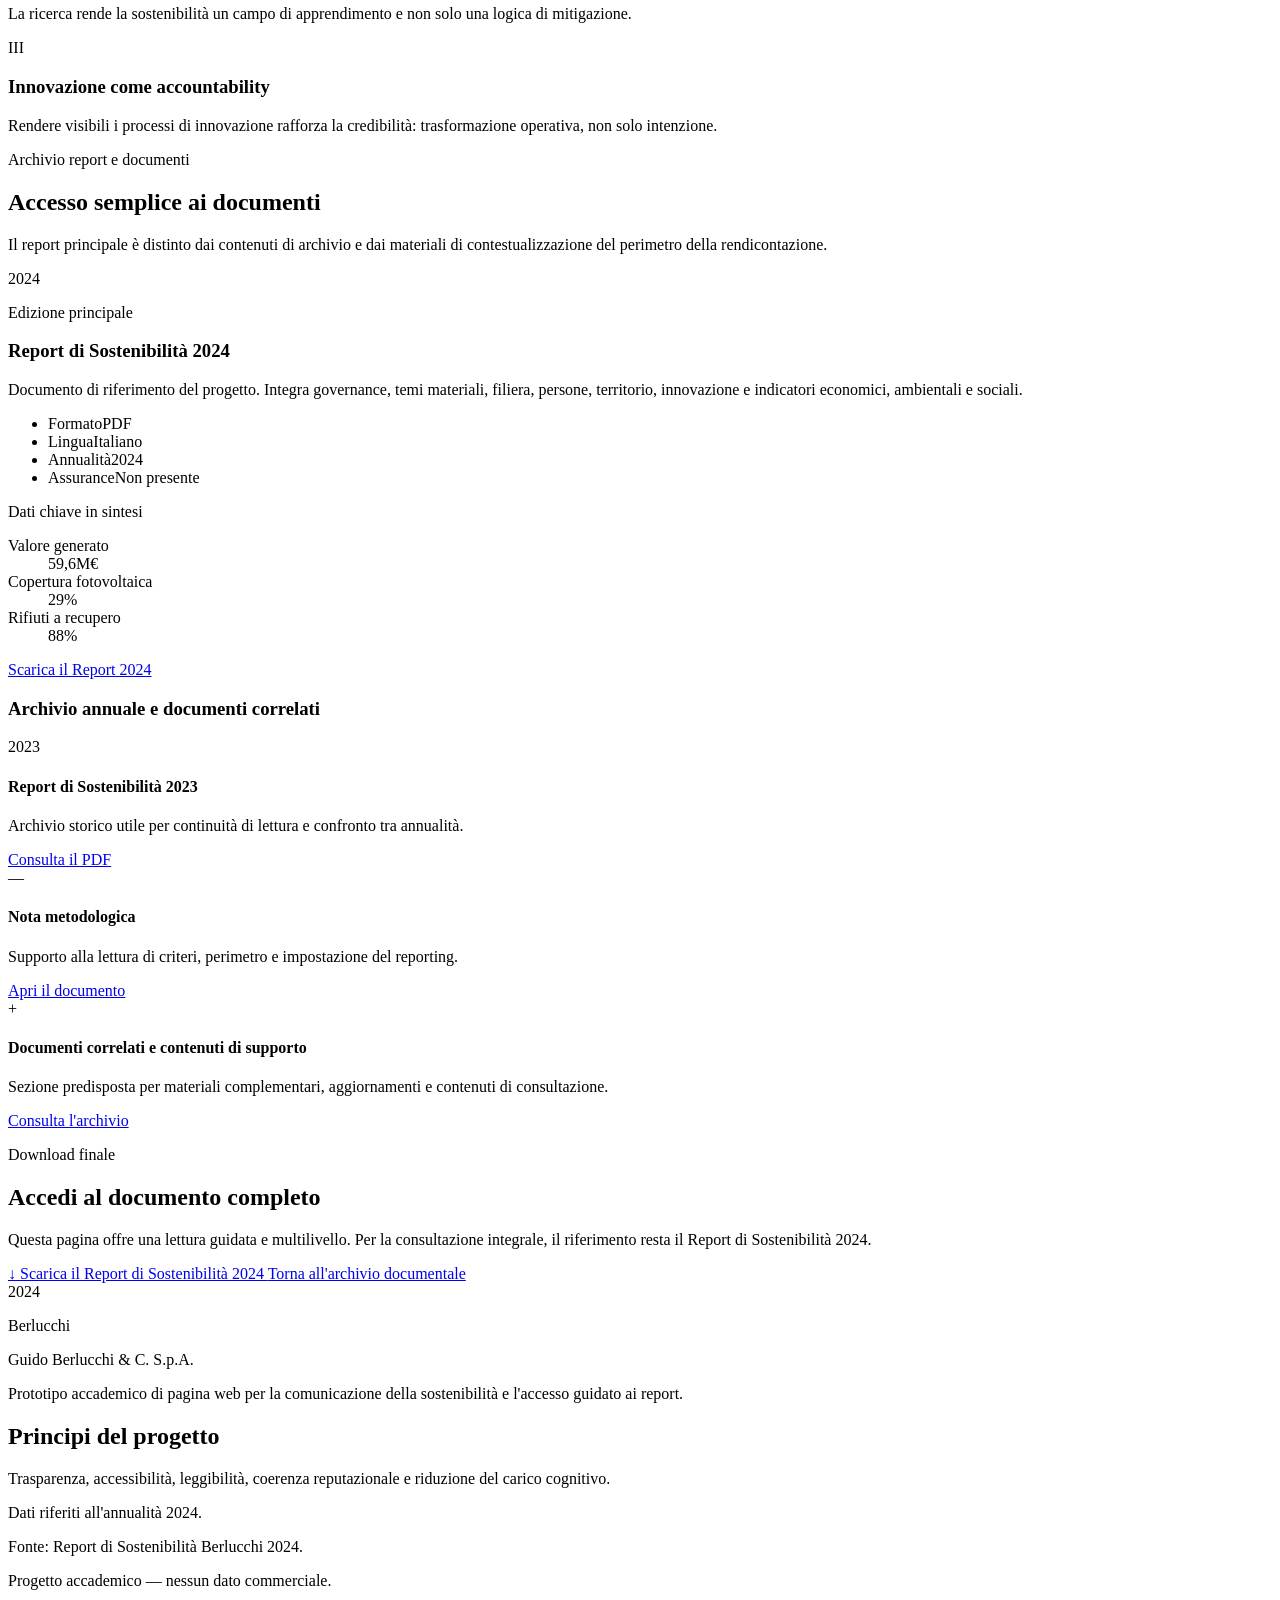
==== commit f16465e9: "Update berlucchi_sostenibilita.html" ====
--- a/berlucchi_sostenibilita.html
+++ b/berlucchi_sostenibilita.html
@@ -3,411 +3,710 @@
 <head>
   <meta charset="UTF-8" />
   <meta name="viewport" content="width=device-width, initial-scale=1.0" />
-  <meta name="description" content="Pagina dedicata alla sostenibilità di Guido Berlucchi & C. S.p.A. con sintesi ESG, temi materiali, dati chiave e accesso semplificato ai report." />
+  <meta name="description" content="Pagina dedicata alla sostenibilità di Guido Berlucchi & C. S.p.A. con sintesi ESG, temi materiali, filiera, governance, dati chiave e accesso ai report." />
   <title>Sostenibilità Berlucchi | Report e dati chiave</title>
-  <link rel="stylesheet" href="styles.css" />
+  <link rel="stylesheet" href="styles_v4.css" />
 </head>
 <body>
   <a class="skip-link" href="#contenuto-principale">Salta al contenuto principale</a>
 
-  <!--
-    Header istituzionale:
-    - semantico e leggibile da screen reader
-    - navigazione breve per ridurre il carico cognitivo
-    - approccio coerente con UX human-centered: pochi ingressi, chiari, orientati al compito
-  -->
-  <header class="site-header" aria-label="Intestazione del sito">
+  <!-- HEADER -->
+  <header class="site-header">
     <div class="container header-inner">
       <div class="brand-block">
-        <p class="eyebrow">Guido Berlucchi &amp; C. S.p.A.</p>
-        <h1 class="site-title">Sostenibilità e Report</h1>
+        <p class="header-eyebrow">Guido Berlucchi &amp; C. S.p.A.</p>
+        <h1 class="site-title">Sostenibilità <span class="title-amp">&amp;</span> Report</h1>
       </div>
       <nav class="main-nav" aria-label="Navigazione principale">
         <ul>
-          <li><a href="#sintesi">Sintesi ESG</a></li>
+          <li><a href="#identita">Identità</a></li>
+          <li><a href="#kpi">Dati chiave</a></li>
           <li><a href="#temi-materiali">Temi materiali</a></li>
-          <li><a href="#kpi">Dati chiave</a></li>
+          <li><a href="#filiera">Filiera</a></li>
+          <li><a href="#governance">Governance</a></li>
           <li><a href="#report">Report</a></li>
-          <li><a href="#approfondimenti">Approfondimenti</a></li>
         </ul>
       </nav>
     </div>
   </header>
 
   <main id="contenuto-principale">
-    <!--
-      Hero section:
-      - chiarisce subito lo scopo della pagina
-      - offre due percorsi: esplorazione e download
-      - traduce il principio teorico della doppia navigazione (strumentale + esplorativa)
-    -->
+
+    <!-- ═══════════════════════════════ HERO ═══════════════════════════════ -->
     <section class="hero" aria-labelledby="hero-title">
+      <div class="hero-backdrop" aria-hidden="true">
+        <div class="hero-backdrop__stripe"></div>
+      </div>
       <div class="container hero-grid">
+
         <article class="hero-copy">
           <p class="eyebrow">Interfaccia di trasparenza aziendale</p>
-          <h2 id="hero-title">La sostenibilità Berlucchi, resa leggibile</h2>
+          <h2 id="hero-title">La sostenibilità<br>Berlucchi,<br><em>resa leggibile</em></h2>
           <p class="lead">
-            Questa pagina traduce il Report di Sostenibilità 2024 in un'esperienza di consultazione più chiara,
-            accessibile e orientata agli stakeholder: meno densità documentale, più comprensione, più contesto.
-          </p>
-          <p>
-            L'obiettivo non è sostituire il report, ma accompagnarne la lettura attraverso dati chiave, temi materiali,
-            filiera, governance e accesso semplificato ai documenti.
+            Questa pagina traduce il Report di Sostenibilità 2024 in un ambiente
+            di consultazione più chiaro, accessibile e orientato agli stakeholder.
+          </p>
+          <p class="body-text">
+            Un percorso ordinato tra identità, temi materiali, dati chiave,
+            filiera, governance, persone, territorio, innovazione e archivio documentale.
           </p>
           <div class="hero-actions">
-            <a class="btn btn-primary" href="#report">Scarica il Report di Sostenibilità 2024</a>
+            <a class="btn btn-primary" href="#download-finale">
+              <span class="btn-icon" aria-hidden="true">↓</span>
+              Scarica il Report 2024
+            </a>
             <a class="btn btn-secondary" href="#temi-materiali">Esplora i temi chiave</a>
           </div>
+          <div class="hero-meta-strip" aria-label="Anno di riferimento e fonte">
+            <span>Annualità 2024</span>
+            <span class="hero-meta-sep" aria-hidden="true">·</span>
+            <span>Franciacorta, Lombardia</span>
+            <span class="hero-meta-sep" aria-hidden="true">·</span>
+            <span>Dal 1961</span>
+          </div>
         </article>
-        <aside class="hero-panel" aria-label="Sintesi iniziale del caso Berlucchi">
-          <h3>Perché questa pagina</h3>
-          <ul class="feature-list">
-            <li>Riduce il carico cognitivo del PDF integrale.</li>
-            <li>Esplicita priorità ESG, metodo e limiti del reporting.</li>
-            <li>Offre una lettura multilivello: sintesi, dati, approfondimenti, download.</li>
-          </ul>
-          <p class="panel-note">
-            La pagina è progettata in coerenza con il profilo Berlucchi: impresa premium della Franciacorta,
-            con forte integrazione tra filiera, territorio, qualità e sostenibilità.
-          </p>
+
+        <aside class="hero-panel" aria-labelledby="hero-panel-title">
+          <div class="hero-panel__inner">
+            <p class="eyebrow">Nota sulla pagina</p>
+            <h3 id="hero-panel-title">Perché questa pagina</h3>
+            <ul class="feature-list">
+              <li>Riduce il carico cognitivo del documento PDF integrale.</li>
+              <li>Rende visibili priorità, metodo e perimetro del reporting.</li>
+              <li>Offre accessi differenziati per stakeholder con bisogni informativi diversi.</li>
+            </ul>
+            <p class="panel-note">
+              La sostenibilità viene presentata come dimensione integrata della gestione aziendale,
+              coerente con il profilo Berlucchi: filiera, territorio, qualità, reputazione e responsabilità.
+            </p>
+          </div>
+          <div class="hero-panel__seal" aria-hidden="true">
+            <span class="seal-text">Report<br>2024</span>
+          </div>
         </aside>
-      </div>
-    </section>
-
+
+      </div>
+    </section>
+
+    <!-- STAKEHOLDER ENTRY -->
     <section class="stakeholder-entry" aria-labelledby="stakeholder-title">
-      <h2 id="stakeholder-title">Scegli il tuo percorso</h2>
+      <div class="container">
+        <div class="section-heading section-heading--centered">
+          <p class="eyebrow">Accessi orientati agli stakeholder</p>
+          <h2 id="stakeholder-title">Scegli il tuo percorso di lettura</h2>
+          <p class="section-intro">
+            La pagina mantiene un'unica architettura informativa, ma offre ingressi
+            differenziati: consultazione sintetica, lettura di processo e lettura identitaria.
+          </p>
+        </div>
         <div class="stakeholder-cards">
+
           <a href="#kpi" class="card stakeholder investor">
-  	    <h3>Investitori</h3>
-      	    <p>Dati sintetici, KPI e governance</p>
+            <span class="card-icon" aria-hidden="true">◈</span>
+            <span class="card-badge">Istituzionale</span>
+            <h3>Investitori e stakeholder istituzionali</h3>
+            <p>Dati chiave, governance, accountability e documenti.</p>
+            <span class="card-arrow" aria-hidden="true">→</span>
           </a>
 
-	  <a href="#filiera" class="card stakeholder partner">
-	    <h3>Partner di filiera</h3>
-            <p>Processi produttivi e sostenibilità operativa</p>
-	  </a>
-
-          <a href="#territorio" class="card stakeholder visitor">
-            <h3>Visitatori e consumatori</h3>
-            <p>Territorio, identità e qualità</p>
+          <a href="#filiera" class="card stakeholder partner">
+            <span class="card-icon" aria-hidden="true">◈</span>
+            <span class="card-badge">Filiera</span>
+            <h3>Partner di filiera</h3>
+            <p>Filiera sostenibile, pratiche operative, territorio e relazioni.</p>
+            <span class="card-arrow" aria-hidden="true">→</span>
           </a>
-        </div>
-    </section>
-
-    <!--
-      Box metodologico:
-      - scelta collegata alla teoria della trasparenza e alla critica al greenwashing
-      - esplicita contesto, perimetro e limiti della fonte primaria
-    -->
-    <section class="reading-box" aria-labelledby="reading-box-title">
-      <div class="container">
-        <article class="info-card info-card-wide">
-          <h2 id="reading-box-title">Come leggere questi dati</h2>
-          <p>
-            I contenuti sintetizzano il Report di Sostenibilità 2024 di Berlucchi e ne facilitano la consultazione.
-            La pagina privilegia chiarezza, orientamento e accessibilità, ma il documento integrale resta il riferimento completo.
-          </p>
-          <p>
-            I dati sono riferiti all'annualità 2024. Il report è redatto con logica di trasparenza e rendicontazione,
-            ma non risulta sottoposto ad assurance esterna. Questa informazione è resa esplicita per rafforzare la leggibilità critica del contenuto.
-          </p>
+
+          <a href="#persone-territorio" class="card stakeholder visitor">
+            <span class="card-icon" aria-hidden="true">◈</span>
+            <span class="card-badge">Pubblico</span>
+            <h3>Visitatori, consumatori e pubblico allargato</h3>
+            <p>Identità, territorio, qualità, impatto sociale e cultura d'impresa.</p>
+            <span class="card-arrow" aria-hidden="true">→</span>
+          </a>
+
+        </div>
+      </div>
+    </section>
+
+    <!-- NOTA METODOLOGICA -->
+    <div class="reading-box" role="note">
+      <div class="container">
+        <article class="info-card info-card--notice" aria-labelledby="reading-box-title">
+          <div class="notice-icon" aria-hidden="true"><span>i</span></div>
+          <div class="notice-body">
+            <h2 id="reading-box-title" class="notice-title">Come leggere questi dati</h2>
+            <p>
+              I contenuti sintetizzano il Report di Sostenibilità 2024 di Berlucchi e ne facilitano
+              la consultazione. Questa pagina privilegia chiarezza, orientamento e accessibilità,
+              mentre il documento integrale resta il riferimento completo.
+            </p>
+            <p class="notice-footer">
+              Dati riferiti all'annualità 2024 — assurance esterna non presente.
+            </p>
+          </div>
         </article>
       </div>
-    </section>
-
-    <!--
-      Sezione sintesi:
-      - traduce il report in linguaggio accessibile
-      - evita il muro di testo distribuendo i contenuti in blocchi brevi
-      - connette sostenibilità, filiera, territorio e governance
-    -->
-    <section id="sintesi" class="section" aria-labelledby="sintesi-title">
+    </div>
+
+    <!-- ═══════════════════════════════ IDENTITÀ ═══════════════════════════════ -->
+    <section id="identita" class="section" aria-labelledby="identita-title">
       <div class="container">
         <div class="section-heading">
-          <p class="eyebrow">Sintesi accessibile</p>
-          <h2 id="sintesi-title">Che cosa significa sostenibilità per Berlucchi</h2>
-          <p>
-            Nel caso Berlucchi la sostenibilità non coincide con una sezione aggiuntiva del brand, ma con un criterio che attraversa
-            decisioni, filiera, rapporto con il territorio, qualità del prodotto e responsabilità verso gli stakeholder.
+          <p class="eyebrow">Identità</p>
+          <h2 id="identita-title">Perché la sostenibilità per Berlucchi</h2>
+          <p class="section-intro">
+            Nel caso Berlucchi, la sostenibilità non è contenuto accessorio, ma criterio
+            che attraversa strategia, filiera, territorio, qualità del prodotto e responsabilità
+            verso gli stakeholder.
           </p>
         </div>
         <div class="cards-grid three-col">
-          <article class="info-card">
-            <h3>Un modello integrato</h3>
-            <p>
-              La sostenibilità viene presentata come parte della gestione aziendale: governance dedicata, temi materiali,
-              monitoraggio dei dati e attenzione all'equilibrio tra ambiente, persone, territorio e performance economica.
-            </p>
-          </article>
-          <article class="info-card">
-            <h3>Una filiera estesa</h3>
-            <p>
-              Il valore non si esaurisce nel vigneto o nella bottiglia: comprende approvvigionamento, vendemmia,
-              vinificazione, distribuzione e hospitality, in una logica che rende visibile la continuità tra produzione e reputazione.
-            </p>
-          </article>
-          <article class="info-card">
-            <h3>Trasparenza e leggibilità</h3>
-            <p>
-              Questa interfaccia prova a risolvere una criticità tipica dei report ESG: l'alta densità informativa.
-              La pagina offre un primo livello di orientamento senza rinunciare alla complessità del documento integrale.
-            </p>
-          </article>
-        </div>
-      </div>
-    </section>
-
-    <!--
-      Temi materiali:
-      - organizzati per aree per trasformare la materialità in sistema di orientamento
-      - uso di article e headings per accessibilità e scansione rapida
-    -->
-    <section id="temi-materiali" class="section alt-bg" aria-labelledby="temi-title">
+          <article class="info-card info-card--lined">
+            <span class="card-num" aria-hidden="true">01</span>
+            <h3>Una responsabilità integrata</h3>
+            <p>Governance dedicata, temi materiali, monitoraggio dei dati e attenzione all'equilibrio tra dimensione ambientale, sociale, territoriale ed economica.</p>
+          </article>
+          <article class="info-card info-card--lined">
+            <span class="card-num" aria-hidden="true">02</span>
+            <h3>Una filiera che genera valore</h3>
+            <p>Vigneto, partner, vendemmia, vinificazione, confezionamento, distribuzione e hospitality: continuità di processo lungo l'intera catena del valore.</p>
+          </article>
+          <article class="info-card info-card--lined">
+            <span class="card-num" aria-hidden="true">03</span>
+            <h3>Trasparenza come mediazione</h3>
+            <p>Questa interfaccia non sostituisce il report, ma ne organizza l'accesso. Riduce la densità documentale e facilita una consultazione multilivello.</p>
+          </article>
+        </div>
+      </div>
+    </section>
+
+    <!-- ═══════════════════════════════ KPI ═══════════════════════════════ -->
+    <section id="kpi" class="section section--dark" aria-labelledby="kpi-title">
+      <div class="container">
+        <div class="section-heading section-heading--light">
+          <p class="eyebrow eyebrow--light">Dati chiave 2024</p>
+          <h2 id="kpi-title">Numeri che orientano<br>la lettura del report</h2>
+          <p class="section-intro section-intro--light">
+            I KPI selezionati rappresentano le principali soglie di accesso:
+            scala produttiva, dimensione economica, impatto ambientale e rilievo sociale.
+          </p>
+        </div>
+
+        <!-- griglia editoriale asimmetrica -->
+        <div class="kpi-board">
+
+          <!-- Colonna sinistra: due KPI produttivi grandi -->
+          <div class="kpi-col kpi-col--primary">
+            <article class="kpi-card kpi-card--xl" aria-label="115 ettari di vigneto">
+              <div class="kpi-card__inner">
+                <span class="kpi-cat" aria-hidden="true">Territorio</span>
+                <p class="kpi-value">115</p>
+                <h3 class="kpi-label">ettari di vigneto</h3>
+                <p class="kpi-note">Base agricola diretta del modello produttivo.</p>
+              </div>
+              <div class="kpi-card__deco" aria-hidden="true"></div>
+            </article>
+            <article class="kpi-card kpi-card--xl" aria-label="450 ettari di viticoltori partner">
+              <div class="kpi-card__inner">
+                <span class="kpi-cat" aria-hidden="true">Filiera</span>
+                <p class="kpi-value">450</p>
+                <h3 class="kpi-label">ettari di partner</h3>
+                <p class="kpi-note">Estensione della filiera viticola collegata all'azienda.</p>
+              </div>
+              <div class="kpi-card__deco" aria-hidden="true"></div>
+            </article>
+          </div>
+
+          <!-- Colonna centrale: KPI hero (valore economico) -->
+          <div class="kpi-col kpi-col--hero">
+            <article class="kpi-card kpi-card--hero" aria-label="59,6 milioni di euro di valore economico generato">
+              <div class="kpi-card__inner">
+                <span class="kpi-cat" aria-hidden="true">Economia</span>
+                <p class="kpi-value">59,6<small>M€</small></p>
+                <h3 class="kpi-label">valore economico generato</h3>
+                <p class="kpi-note">Dimensione della creazione di valore distribuito agli stakeholder.</p>
+              </div>
+              <div class="kpi-hero-ring" aria-hidden="true"></div>
+            </article>
+            <div class="kpi-twin">
+              <article class="kpi-card kpi-card--sm" aria-label="4 milioni di bottiglie prodotte">
+                <span class="kpi-cat" aria-hidden="true">Produzione</span>
+                <p class="kpi-value">4<small>M</small></p>
+                <h3 class="kpi-label">bottiglie prodotte</h3>
+              </article>
+              <article class="kpi-card kpi-card--sm" aria-label="44 paesi serviti">
+                <span class="kpi-cat" aria-hidden="true">Commercio</span>
+                <p class="kpi-value">44</p>
+                <h3 class="kpi-label">Paesi serviti</h3>
+              </article>
+            </div>
+          </div>
+
+          <!-- Colonna destra: KPI ambientali + persone -->
+          <div class="kpi-col kpi-col--env">
+            <article class="kpi-card kpi-card--env" aria-label="29 per cento del fabbisogno energetico coperto da fotovoltaico">
+              <div class="kpi-card__inner">
+                <span class="kpi-cat" aria-hidden="true">Energia</span>
+                <p class="kpi-value">29<small>%</small></p>
+                <h3 class="kpi-label">copertura fotovoltaica</h3>
+                <p class="kpi-note">Segnale di transizione energetica nel modello produttivo.</p>
+              </div>
+            </article>
+            <article class="kpi-card kpi-card--env" aria-label="88 per cento dei rifiuti destinati a recupero">
+              <div class="kpi-card__inner">
+                <span class="kpi-cat" aria-hidden="true">Circolarità</span>
+                <p class="kpi-value">88<small>%</small></p>
+                <h3 class="kpi-label">rifiuti a recupero</h3>
+                <p class="kpi-note">Indicatore di circolarità e gestione degli scarti.</p>
+              </div>
+            </article>
+            <article class="kpi-card kpi-card--env" aria-label="123 dipendenti">
+              <div class="kpi-card__inner">
+                <span class="kpi-cat" aria-hidden="true">Persone</span>
+                <p class="kpi-value">123</p>
+                <h3 class="kpi-label">dipendenti</h3>
+                <p class="kpi-note">Dimensione organizzativa e sociale dell'azienda.</p>
+              </div>
+            </article>
+            <article class="kpi-card kpi-card--env" aria-label="19.619 visitatori nel 2024">
+              <div class="kpi-card__inner">
+                <span class="kpi-cat" aria-hidden="true">Territorio</span>
+                <p class="kpi-value">19.619</p>
+                <h3 class="kpi-label">visitatori</h3>
+                <p class="kpi-note">Rilevanza dell'hospitality e del paesaggio.</p>
+              </div>
+            </article>
+          </div>
+
+        </div>
+      </div>
+    </section>
+
+    <!-- ═══════════════════════════════ TEMI MATERIALI ═══════════════════════════════ -->
+    <section id="temi-materiali" class="section" aria-labelledby="temi-title">
       <div class="container">
         <div class="section-heading">
           <p class="eyebrow">Materialità</p>
-          <h2 id="temi-title">I temi materiali che orientano il report</h2>
-          <p>
-            I contenuti sono organizzati in quattro aree leggibili. Questa scelta riduce la dispersione informativa e rende esplicite le priorità
-            con cui l'azienda interpreta la propria sostenibilità.
+          <h2 id="temi-title">I temi materiali come sistema di orientamento</h2>
+          <p class="section-intro">
+            La materialità non è lista tecnica, ma principio ordinatore. Ogni area
+            esplicita il motivo della sua rilevanza e dove si manifesta nel report.
+          </p>
+        </div>
+
+        <div class="materiality-grid">
+
+          <article class="topic-card topic-card--env">
+            <header class="topic-card__header">
+              <div class="topic-card__label-row">
+                <span class="topic-glyph" aria-hidden="true">◉</span>
+                <span class="topic-tag topic-tag--env">Ambiente</span>
+              </div>
+              <h3>Ambiente</h3>
+              <p class="topic-intro">Impatto climatico, risorse, circolarità e pratiche agricole.</p>
+            </header>
+            <dl class="meta-list">
+              <div><dt>Perché è rilevante</dt><dd>Rende visibili gli impatti collegati al vigneto, ai consumi e alla gestione delle risorse.</dd></div>
+              <div><dt>Dove si manifesta</dt><dd>Nei KPI ambientali, nella filiera sostenibile, nelle pratiche agronomiche e nell'innovazione.</dd></div>
+            </dl>
+          </article>
+
+          <article class="topic-card topic-card--soc">
+            <header class="topic-card__header">
+              <div class="topic-card__label-row">
+                <span class="topic-glyph" aria-hidden="true">◉</span>
+                <span class="topic-tag topic-tag--soc">Persone</span>
+              </div>
+              <h3>Persone</h3>
+              <p class="topic-intro">Lavoro, sicurezza, formazione, qualità del prodotto e consumo responsabile.</p>
+            </header>
+            <dl class="meta-list">
+              <div><dt>Perché è rilevante</dt><dd>Mostra che la sostenibilità riguarda anche condizioni di lavoro e responsabilità verso il consumatore.</dd></div>
+              <div><dt>Dove si manifesta</dt><dd>Nella sezione persone e territorio, nei dati organizzativi e nei contenuti sulla qualità e sicurezza.</dd></div>
+            </dl>
+          </article>
+
+          <article class="topic-card topic-card--ter">
+            <header class="topic-card__header">
+              <div class="topic-card__label-row">
+                <span class="topic-glyph" aria-hidden="true">◉</span>
+                <span class="topic-tag topic-tag--ter">Territorio</span>
+              </div>
+              <h3>Territorio</h3>
+              <p class="topic-intro">Franciacorta, relazioni di filiera, cultura del vino e valorizzazione locale.</p>
+            </header>
+            <dl class="meta-list">
+              <div><dt>Perché è rilevante</dt><dd>Collega sostenibilità, reputazione e radicamento territoriale, evitando una lettura esclusivamente tecnico-ambientale.</dd></div>
+              <div><dt>Dove si manifesta</dt><dd>Nella filiera, nella sezione persone e territorio, nell'hospitality e nelle iniziative culturali.</dd></div>
+            </dl>
+          </article>
+
+          <article class="topic-card topic-card--gov">
+            <header class="topic-card__header">
+              <div class="topic-card__label-row">
+                <span class="topic-glyph" aria-hidden="true">◉</span>
+                <span class="topic-tag topic-tag--gov">Governance</span>
+              </div>
+              <h3>Governance</h3>
+              <p class="topic-intro">Assetto decisionale, accountability, monitoraggio e allineamento delle priorità.</p>
+            </header>
+            <dl class="meta-list">
+              <div><dt>Perché è rilevante</dt><dd>Rende credibile la sostenibilità come management integrato e non come comunicazione episodica.</dd></div>
+              <div><dt>Dove si manifesta</dt><dd>Nella sezione governance e accountability, nella logica di materialità e nell'organizzazione del reporting.</dd></div>
+            </dl>
+          </article>
+
+        </div>
+      </div>
+    </section>
+
+    <!-- ═══════════════════════════════ FILIERA ═══════════════════════════════ -->
+    <section id="filiera" class="section section--alt" aria-labelledby="filiera-title">
+      <div class="container">
+        <div class="section-heading">
+          <p class="eyebrow">Filiera sostenibile</p>
+          <h2 id="filiera-title">La sostenibilità come processo distribuito lungo la catena del valore</h2>
+          <p class="section-intro">
+            La sostenibilità non coincide con un solo reparto, ma attraversa fasi diverse,
+            collegate tra loro in modo continuo.
+          </p>
+        </div>
+
+        <div class="filiera-track" aria-label="Fasi della filiera sostenibile Berlucchi" role="list">
+
+          <div class="filiera-step" role="listitem">
+            <div class="filiera-step__marker">
+              <span class="filiera-step__num" aria-hidden="true">01</span>
+            </div>
+            <div class="filiera-step__content">
+              <h3>Vigneto e approvvigionamento</h3>
+              <p>La base agricola diretta e la relazione con i viticoltori partner costituiscono il primo livello del modello di sostenibilità.</p>
+            </div>
+          </div>
+
+          <div class="filiera-step" role="listitem">
+            <div class="filiera-step__marker">
+              <span class="filiera-step__num" aria-hidden="true">02</span>
+            </div>
+            <div class="filiera-step__content">
+              <h3>Vendemmia</h3>
+              <p>La fase di raccolta collega qualità della materia prima, organizzazione operativa e continuità della filiera.</p>
+            </div>
+          </div>
+
+          <div class="filiera-step" role="listitem">
+            <div class="filiera-step__marker">
+              <span class="filiera-step__num" aria-hidden="true">03</span>
+            </div>
+            <div class="filiera-step__content">
+              <h3>Vinificazione</h3>
+              <p>La trasformazione integra processo produttivo, controllo qualitativo e attenzione alle risorse.</p>
+            </div>
+          </div>
+
+          <div class="filiera-step" role="listitem">
+            <div class="filiera-step__marker">
+              <span class="filiera-step__num" aria-hidden="true">04</span>
+            </div>
+            <div class="filiera-step__content">
+              <h3>Confezionamento</h3>
+              <p>Materiali, gestione degli scarti e logiche di circolarità in una fase chiave della catena del valore.</p>
+            </div>
+          </div>
+
+          <div class="filiera-step" role="listitem">
+            <div class="filiera-step__marker">
+              <span class="filiera-step__num" aria-hidden="true">05</span>
+            </div>
+            <div class="filiera-step__content">
+              <h3>Distribuzione</h3>
+              <p>La presenza internazionale estende la sostenibilità oltre il luogo di produzione e la collega alla responsabilità commerciale.</p>
+            </div>
+          </div>
+
+          <div class="filiera-step filiera-step--last" role="listitem">
+            <div class="filiera-step__marker">
+              <span class="filiera-step__num" aria-hidden="true">06</span>
+            </div>
+            <div class="filiera-step__content">
+              <h3>Hospitality e relazione con il pubblico</h3>
+              <p>Il rapporto con visitatori e territorio mostra che il valore Berlucchi prosegue nell'esperienza, oltre la bottiglia.</p>
+            </div>
+          </div>
+
+        </div>
+
+        <article class="info-card info-card--filiera-note">
+          <h3>Lettura della filiera</h3>
+          <p>La sostenibilità viene osservata come continuità tra produzione, relazione, territorio e reputazione — una logica spesso dispersa nei report lineari.</p>
+        </article>
+      </div>
+    </section>
+
+    <!-- ═══════════════════════════════ GOVERNANCE ═══════════════════════════════ -->
+    <section id="governance" class="section" aria-labelledby="governance-title">
+      <div class="container">
+        <div class="section-heading">
+          <p class="eyebrow">Governance e accountability</p>
+          <h2 id="governance-title">Un assetto organizzativo leggibile e non solo dichiarato</h2>
+          <p class="section-intro">
+            La credibilità della sostenibilità dipende dalla visibilità delle responsabilità
+            organizzative. Questa sezione sintetizza la struttura di governo del report.
+          </p>
+        </div>
+
+        <div class="gov-diagram" aria-label="Struttura di governance della sostenibilità">
+
+          <div class="gov-level-row gov-level-row--top">
+            <article class="gov-node gov-node--strategic" aria-label="Livello strategico: Consiglio di Amministrazione">
+              <span class="gov-node__tier">Livello strategico</span>
+              <div class="gov-node__icon" aria-hidden="true">▲</div>
+              <h3>Consiglio di Amministrazione</h3>
+              <p>Definisce l'indirizzo strategico e colloca la sostenibilità entro una cornice di responsabilità aziendale complessiva.</p>
+            </article>
+          </div>
+
+          <div class="gov-connector" aria-hidden="true">
+            <span class="gov-connector__line"></span>
+            <span class="gov-connector__label">coordina</span>
+          </div>
+
+          <div class="gov-level-row gov-level-row--mid">
+            <article class="gov-node gov-node--coord" aria-label="Livello di coordinamento: Comitato Strategico">
+              <span class="gov-node__tier">Livello di coordinamento</span>
+              <div class="gov-node__icon" aria-hidden="true">◆</div>
+              <h3>Comitato Strategico di Sostenibilità</h3>
+              <p>Connette priorità, progettualità e monitoraggio, traducendo la sostenibilità in presidio organizzativo.</p>
+            </article>
+          </div>
+
+          <div class="gov-connector" aria-hidden="true">
+            <span class="gov-connector__line"></span>
+            <span class="gov-connector__label">supporta</span>
+          </div>
+
+          <div class="gov-level-row gov-level-row--bot">
+            <article class="gov-node gov-node--ops" aria-label="Livello operativo: Comitato dei Referenti">
+              <span class="gov-node__tier">Livello operativo</span>
+              <div class="gov-node__icon" aria-hidden="true">●</div>
+              <h3>Comitato dei Referenti di Sostenibilità</h3>
+              <p>Supporta raccolta delle informazioni, raccordo tra funzioni e continuità operativa del reporting.</p>
+            </article>
+          </div>
+
+        </div>
+
+        <article class="info-card info-card--governance-note">
+          <h3>Come leggere la governance</h3>
+          <p>L'assetto organizzativo collega direzione strategica, presidio operativo, materialità e monitoraggio. La sostenibilità è sistema di responsabilità, non comunicazione simbolica.</p>
+        </article>
+      </div>
+    </section>
+
+    <!-- ═══════════════════════════════ PERSONE E TERRITORIO ═══════════════════════════════ -->
+    <section id="persone-territorio" class="section section--alt" aria-labelledby="persone-territorio-title">
+      <div class="container">
+        <div class="section-heading">
+          <p class="eyebrow">Persone e territorio</p>
+          <h2 id="persone-territorio-title">La sostenibilità oltre la sola dimensione ambientale</h2>
+          <p class="section-intro">
+            Persone, qualità del lavoro, relazioni di filiera e radicamento territoriale
+            concorrono alla definizione del valore e alla coerenza del posizionamento aziendale.
           </p>
         </div>
         <div class="cards-grid two-col">
-          <article class="topic-card">
-            <h3>Ambiente</h3>
-            <p class="topic-intro">Impatto climatico, uso delle risorse e pratiche di filiera.</p>
-            <ul>
-              <li>Lotta al cambiamento climatico e gestione dei consumi energetici.</li>
-              <li>Circolarità dei materiali e gestione dei rifiuti.</li>
-              <li>Tutela di suolo, acqua e biodiversità.</li>
-              <li>Uso sostenibile della risorsa idrica e gestione delle reflue.</li>
-              <li>Diffusione di buone pratiche nella filiera agricola.</li>
+          <article class="info-card info-card--lined">
+            <span class="card-num" aria-hidden="true">Persone</span>
+            <h3>Dimensione umana e organizzativa</h3>
+            <ul class="feature-list">
+              <li>Dimensione organizzativa leggibile attraverso il dato sui dipendenti.</li>
+              <li>Centralità di salute e sicurezza nei luoghi di lavoro.</li>
+              <li>Formazione e qualità dell'occupazione come elementi di responsabilità sociale.</li>
+              <li>Attenzione alla qualità del prodotto e al consumatore.</li>
             </ul>
           </article>
-          <article class="topic-card">
-            <h3>Persone</h3>
-            <p class="topic-intro">Qualità del lavoro, sicurezza e attenzione al consumatore.</p>
-            <ul>
-              <li>Qualità del prodotto e sicurezza del consumatore.</li>
-              <li>Promozione del consumo responsabile.</li>
-              <li>Salute e sicurezza dei lavoratori.</li>
-              <li>Occupazione di qualità e formazione.</li>
+          <article class="info-card info-card--lined">
+            <span class="card-num" aria-hidden="true">Territorio</span>
+            <h3>Radicamento e identità territoriale</h3>
+            <ul class="feature-list">
+              <li>Relazione strutturale con la Franciacorta e il paesaggio vitivinicolo.</li>
+              <li>Valore generato attraverso il rapporto con i viticoltori partner.</li>
+              <li>Rilevanza di ospitalità, visitatori e cultura del vino.</li>
+              <li>Connessione tra identità territoriale, reputazione e sostenibilità.</li>
             </ul>
           </article>
-          <article class="topic-card">
-            <h3>Territorio</h3>
-            <p class="topic-intro">Relazione con Franciacorta, partner e comunità locali.</p>
-            <ul>
-              <li>Valorizzazione del territorio e del paesaggio vitivinicolo.</li>
-              <li>Relazione con i viticoltori partner.</li>
-              <li>Produzione culturale, ospitalità e iniziative territoriali.</li>
+        </div>
+      </div>
+    </section>
+
+    <!-- ═══════════════════════════════ INNOVAZIONE ═══════════════════════════════ -->
+    <section id="innovazione" class="section" aria-labelledby="innovazione-title">
+      <div class="container">
+        <div class="section-heading">
+          <p class="eyebrow">Innovazione e ricerca</p>
+          <h2 id="innovazione-title">La sostenibilità come evoluzione del modello produttivo</h2>
+          <p class="section-intro">
+            L'innovazione non è solo miglioramento tecnico, ma capacità di sviluppare pratiche
+            agronomiche e ricerca coerenti con una viticoltura responsabile.
+          </p>
+        </div>
+        <div class="cards-grid three-col">
+          <article class="info-card info-card--lined">
+            <span class="card-num" aria-hidden="true">I</span>
+            <h3>Pratiche agronomiche sostenibili</h3>
+            <p>Punto di intersezione tra qualità, tutela delle risorse e responsabilità di lungo periodo.</p>
+          </article>
+          <article class="info-card info-card--lined">
+            <span class="card-num" aria-hidden="true">II</span>
+            <h3>PBVS e sperimentazione</h3>
+            <p>La ricerca rende la sostenibilità un campo di apprendimento e non solo una logica di mitigazione.</p>
+          </article>
+          <article class="info-card info-card--lined">
+            <span class="card-num" aria-hidden="true">III</span>
+            <h3>Innovazione come accountability</h3>
+            <p>Rendere visibili i processi di innovazione rafforza la credibilità: trasformazione operativa, non solo intenzione.</p>
+          </article>
+        </div>
+      </div>
+    </section>
+
+    <!-- ═══════════════════════════════ REPORT ═══════════════════════════════ -->
+    <section id="report" class="section section--alt" aria-labelledby="report-title">
+      <div class="container">
+        <div class="section-heading">
+          <p class="eyebrow">Archivio report e documenti</p>
+          <h2 id="report-title">Accesso semplice ai documenti</h2>
+          <p class="section-intro">
+            Il report principale è distinto dai contenuti di archivio e dai materiali
+            di contestualizzazione del perimetro della rendicontazione.
+          </p>
+        </div>
+
+        <article class="report-card" aria-labelledby="report-2024-title">
+          <div class="report-card__year-band" aria-hidden="true">
+            <span>2</span><span>0</span><span>2</span><span>4</span>
+          </div>
+          <div class="report-main">
+            <p class="report-edition-badge">Edizione principale</p>
+            <h3 id="report-2024-title">Report di Sostenibilità 2024</h3>
+            <p>Documento di riferimento del progetto. Integra governance, temi materiali, filiera, persone, territorio, innovazione e indicatori economici, ambientali e sociali.</p>
+            <ul class="report-meta" aria-label="Metadati del report 2024">
+              <li><span>Formato</span>PDF</li>
+              <li><span>Lingua</span>Italiano</li>
+              <li><span>Annualità</span>2024</li>
+              <li><span>Assurance</span>Non presente</li>
             </ul>
-          </article>
-          <article class="topic-card">
-            <h3>Governance</h3>
-            <p class="topic-intro">Assetto decisionale, materialità e innovazione.</p>
-            <ul>
-              <li>Governance della sostenibilità con organismi dedicati.</li>
-              <li>Innovazione e sviluppo di pratiche agricole sostenibili.</li>
-              <li>Monitoraggio dei progetti e raccolta delle istanze degli stakeholder.</li>
-            </ul>
-          </article>
-        </div>
-      </div>
-    </section>
-
-    <!--
-      KPI:
-      - card numeriche ad alta leggibilità
-      - usa aria-label per dare contesto ai numeri anche a chi usa tecnologie assistive
-      - riduce la distanza tra dato e interpretazione con note brevi
-    -->
-    <section id="kpi" class="section" aria-labelledby="kpi-title">
-      <div class="container">
-        <div class="section-heading">
-          <p class="eyebrow">Dati chiave 2024</p>
-          <h2 id="kpi-title">Numeri che orientano la lettura del report</h2>
-          <p>
-            I KPI selezionati non sostituiscono il documento integrale, ma ne sintetizzano i punti di accesso più rilevanti,
-            facilitando una prima comprensione del profilo ESG dell'azienda.
-          </p>
-        </div>
-        <div class="kpi-grid">
-          <article class="kpi-card" aria-label="115 ettari di vigneto">
-            <p class="kpi-value">115</p>
-            <h3>ettari di vigneto</h3>
-            <p>Base agricola diretta del modello produttivo.</p>
-          </article>
-          <article class="kpi-card" aria-label="450 ettari di viticoltori partner">
-            <p class="kpi-value">450</p>
-            <h3>ettari di partner</h3>
-            <p>Estensione della filiera viticola collegata all'azienda.</p>
-          </article>
-          <article class="kpi-card" aria-label="4 milioni di bottiglie prodotte">
-            <p class="kpi-value">4M</p>
-            <h3>bottiglie prodotte</h3>
-            <p>Indicatore della scala produttiva del caso Berlucchi.</p>
-          </article>
-          <article class="kpi-card" aria-label="44 paesi serviti">
-            <p class="kpi-value">44</p>
-            <h3>Paesi serviti</h3>
-            <p>Misura della presenza commerciale internazionale.</p>
-          </article>
-          <article class="kpi-card" aria-label="59,6 milioni di euro di valore economico generato">
-            <p class="kpi-value">59,6M€</p>
-            <h3>valore generato</h3>
-            <p>Dimensione economica della creazione di valore.</p>
-          </article>
-          <article class="kpi-card" aria-label="19.619 visitatori nel 2024">
-            <p class="kpi-value">19.619</p>
-            <h3>visitatori</h3>
-            <p>Indice della rilevanza dell'hospitality e del territorio.</p>
-          </article>
-          <article class="kpi-card" aria-label="123 dipendenti">
-            <p class="kpi-value">123</p>
-            <h3>dipendenti</h3>
-            <p>Dato sintetico sulla dimensione organizzativa e sociale.</p>
-          </article>
-          <article class="kpi-card" aria-label="29 per cento del fabbisogno energetico coperto da fotovoltaico">
-            <p class="kpi-value">29%</p>
-            <h3>copertura fotovoltaica</h3>
-            <p>Segnale di transizione energetica in filiera.</p>
-          </article>
-          <article class="kpi-card" aria-label="88 per cento dei rifiuti destinati a recupero">
-            <p class="kpi-value">88%</p>
-            <h3>rifiuti a recupero</h3>
-            <p>Indicatore di circolarità e gestione degli scarti.</p>
-          </article>
-        </div>
-      </div>
-    </section>
-
-    <!--
-      Sezione report:
-      - cuore funzionale della pagina
-      - CTA specifiche e non generiche
-      - metadati chiari per ridurre ambiguità e aumentare la trasparenza
-    -->
-    <section id="report" class="section alt-bg" aria-labelledby="report-title">
-      <div class="container">
-        <div class="section-heading">
-          <p class="eyebrow">Download report</p>
-          <h2 id="report-title">Accesso semplice ai documenti</h2>
-          <p>
-            La sezione report è progettata per evitare confusione documentale: ogni file è accompagnato da metadati essenziali,
-            da un contesto minimo di lettura e da una call to action esplicita.
-          </p>
-        </div>
-
-        <article class="report-card featured-report">
-          <div class="report-main">
-            <p class="report-label">Edizione principale</p>
-            <h3>Report di Sostenibilità 2024</h3>
-            <p>
-              Documento di riferimento del progetto. Integra governance, temi materiali, filiera, persone, territorio,
-              innovazione e indicatori economici, ambientali e sociali.
+          </div>
+          <div class="report-side">
+            <div class="mini-context" aria-label="Dati rapidi dal report 2024">
+              <p class="mini-context__title">Dati chiave in sintesi</p>
+              <dl class="mini-kpi-list">
+                <div class="mini-kpi">
+                  <dt>Valore generato</dt>
+                  <dd>59,6M€</dd>
+                </div>
+                <div class="mini-kpi">
+                  <dt>Copertura fotovoltaica</dt>
+                  <dd>29%</dd>
+                </div>
+                <div class="mini-kpi">
+                  <dt>Rifiuti a recupero</dt>
+                  <dd>88%</dd>
+                </div>
+              </dl>
+            </div>
+            <a class="btn btn-primary btn-full" href="#" aria-label="Scarica il Report di Sostenibilità 2024 in PDF">
+              Scarica il Report 2024
+            </a>
+          </div>
+        </article>
+
+        <div class="report-archive" aria-labelledby="archive-title">
+          <h3 id="archive-title" class="archive-title">Archivio annuale e documenti correlati</h3>
+
+          <article class="report-row">
+            <div class="report-row__year" aria-hidden="true">2023</div>
+            <div class="report-row__content">
+              <h4>Report di Sostenibilità 2023</h4>
+              <p>Archivio storico utile per continuità di lettura e confronto tra annualità.</p>
+            </div>
+            <a class="btn btn-secondary" href="#" aria-label="Consulta il Report di Sostenibilità 2023 in PDF">Consulta il PDF</a>
+          </article>
+
+          <article class="report-row">
+            <div class="report-row__year" aria-hidden="true">—</div>
+            <div class="report-row__content">
+              <h4>Nota metodologica</h4>
+              <p>Supporto alla lettura di criteri, perimetro e impostazione del reporting.</p>
+            </div>
+            <a class="btn btn-secondary" href="#" aria-label="Apri la nota metodologica">Apri il documento</a>
+          </article>
+
+          <article class="report-row">
+            <div class="report-row__year" aria-hidden="true">+</div>
+            <div class="report-row__content">
+              <h4>Documenti correlati e contenuti di supporto</h4>
+              <p>Sezione predisposta per materiali complementari, aggiornamenti e contenuti di consultazione.</p>
+            </div>
+            <a class="btn btn-secondary" href="#" aria-label="Consulta i documenti correlati">Consulta l'archivio</a>
+          </article>
+        </div>
+      </div>
+    </section>
+
+    <!-- ═══════════════════════════════ CTA FINALE ═══════════════════════════════ -->
+    <section id="download-finale" class="section section--cta" aria-labelledby="download-finale-title">
+      <div class="container">
+        <article class="cta-panel">
+          <div class="cta-panel__content">
+            <p class="eyebrow">Download finale</p>
+            <h2 id="download-finale-title">Accedi al documento completo</h2>
+            <p class="cta-body">
+              Questa pagina offre una lettura guidata e multilivello. Per la consultazione
+              integrale, il riferimento resta il Report di Sostenibilità 2024.
             </p>
-            <ul class="report-meta" aria-label="Metadati del report 2024">
-              <li>Formato: PDF</li>
-              <li>Lingua: Italiano</li>
-              <li>Stato assurance: non presente</li>
-            </ul>
-          </div>
-          <div class="report-side">
-            <div class="mini-context">
-              <h4>Contesto rapido</h4>
-              <p><strong>59,6M€</strong> valore economico generato</p>
-              <p><strong>29%</strong> copertura energetica da fotovoltaico</p>
-              <p><strong>88%</strong> rifiuti destinati a recupero</p>
-            </div>
-            <a class="btn btn-primary btn-full" href="#" aria-label="Scarica il Report di Sostenibilità 2024 in PDF (link simulato)">Scarica il Report di Sostenibilità 2024</a>
+            <div class="hero-actions">
+              <a class="btn btn-primary" href="#" aria-label="Scarica il Report di Sostenibilità 2024 in PDF">
+                <span class="btn-icon" aria-hidden="true">↓</span>
+                Scarica il Report di Sostenibilità 2024
+              </a>
+              <a class="btn btn-secondary" href="#report">Torna all'archivio documentale</a>
+            </div>
+          </div>
+          <div class="cta-panel__deco" aria-hidden="true">
+            <span class="cta-year">2024</span>
           </div>
         </article>
-
-        <div class="report-archive" aria-labelledby="archive-title">
-          <h3 id="archive-title">Archivio report</h3>
-          <article class="report-row">
-            <div>
-              <h4>Report di Sostenibilità 2023</h4>
-              <p>Archivio storico per continuità di lettura e confronto interno delle annualità.</p>
-            </div>
-            <a class="btn btn-secondary" href="#" aria-label="Consulta il Report di Sostenibilità 2023 (link simulato)">Consulta il PDF</a>
-          </article>
-          <article class="report-row">
-            <div>
-              <h4>Nota metodologica e contenuti correlati</h4>
-              <p>Accesso rapido a sezioni utili per leggere criteri, perimetro e impostazione del reporting.</p>
-            </div>
-            <a class="btn btn-secondary" href="#" aria-label="Apri contenuti metodologici correlati (link simulato)">Apri approfondimento</a>
-          </article>
-        </div>
-      </div>
-    </section>
-
-    <!--
-      Approfondimenti modulari:
-      - uso di details/summary per simulare espansioni accessibili senza JavaScript
-      - scelta coerente con riduzione del carico cognitivo: il dettaglio è disponibile ma non invade la pagina
-    -->
-    <section id="approfondimenti" class="section" aria-labelledby="approfondimenti-title">
-      <div class="container">
-        <div class="section-heading">
-          <p class="eyebrow">Approfondimenti</p>
-          <h2 id="approfondimenti-title">Percorsi di lettura modulare</h2>
-          <p>
-            I moduli seguenti simulano una lettura progressiva del contenuto. L'utente può espandere solo ciò che gli serve,
-            senza essere esposto a un eccesso informativo immediato.
-          </p>
-        </div>
-        <div class="details-stack">
-          <details>
-            <summary>Filiera sostenibile</summary>
-            <p>
-              Dalla terra al consumatore: approvvigionamento, vendemmia, vinificazione, confezionamento, distribuzione e hospitality.
-              La sostenibilità viene così interpretata come processo distribuito lungo l'intera catena del valore.
-            </p>
-          </details>
-          <details>
-            <summary>Governance e accountability</summary>
-            <p>
-              Il sistema di governo della sostenibilità include Consiglio di Amministrazione, Comitato Strategico di Sostenibilità
-              e Comitato dei Referenti, con un ruolo di coordinamento, monitoraggio e connessione con i temi materiali.
-            </p>
-          </details>
-          <details>
-            <summary>Persone e territorio</summary>
-            <p>
-              La sostenibilità Berlucchi non riguarda soltanto ambiente e risorse, ma anche occupazione, formazione,
-              sicurezza, relazioni con i partner e valorizzazione culturale della Franciacorta.
-            </p>
-          </details>
-          <details>
-            <summary>Innovazione e ricerca</summary>
-            <p>
-              Le pratiche agronomiche sostenibili e i progetti di innovazione mostrano una sostenibilità letta non solo come riduzione dell'impatto,
-              ma come evoluzione del modello produttivo.
-            </p>
-          </details>
-        </div>
-      </div>
-    </section>
+      </div>
+    </section>
+
   </main>
 
+  <!-- ═══════════════════════════════ FOOTER ═══════════════════════════════ -->
   <footer class="site-footer">
-    <div class="container footer-grid">
-      <div>
-        <p class="eyebrow">Berlucchi</p>
-        <p>
-          Prototipo accademico di pagina web per la comunicazione della sostenibilità e l'accesso guidato ai report.
-        </p>
-      </div>
-      <div>
+    <div class="container footer-inner">
+      <div class="footer-brand">
+        <p class="footer-wordmark">Berlucchi</p>
+        <p class="footer-sub">Guido Berlucchi &amp; C. S.p.A.</p>
+        <p class="footer-desc">Prototipo accademico di pagina web per la comunicazione della sostenibilità e l'accesso guidato ai report.</p>
+      </div>
+      <div class="footer-meta">
         <h2 class="footer-title">Principi del progetto</h2>
-        <p>
-          Trasparenza, accessibilità, leggibilità, coerenza reputazionale e riduzione del carico cognitivo.
-        </p>
+        <p>Trasparenza, accessibilità, leggibilità, coerenza reputazionale e riduzione del carico cognitivo.</p>
+      </div>
+      <div class="footer-note">
+        <p>Dati riferiti all'annualità 2024.</p>
+        <p>Fonte: Report di Sostenibilità Berlucchi 2024.</p>
+        <p class="footer-disclaimer">Progetto accademico — nessun dato commerciale.</p>
+      </div>
+    </div>
+    <div class="footer-bottom">
+      <div class="container">
+        <span>Franciacorta · Dal 1961</span>
       </div>
     </div>
   </footer>
+
 </body>
 </html>
